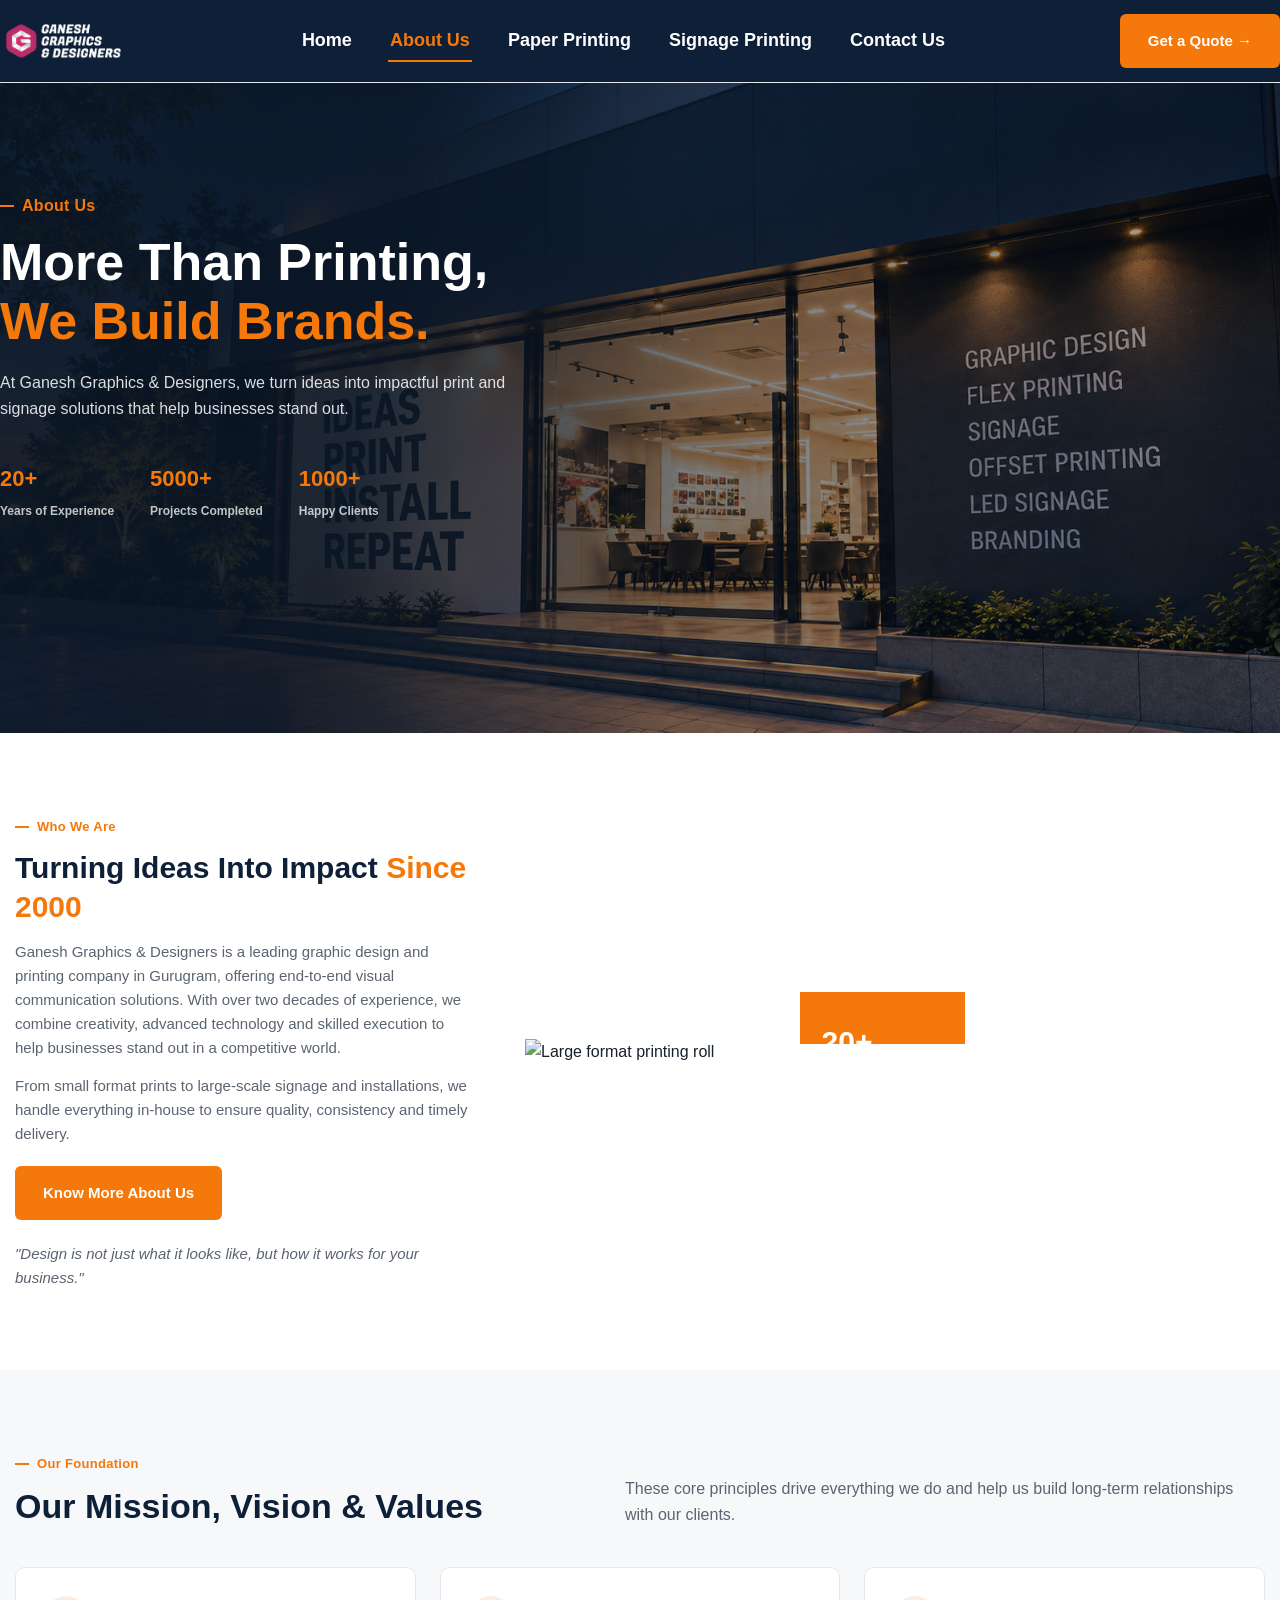
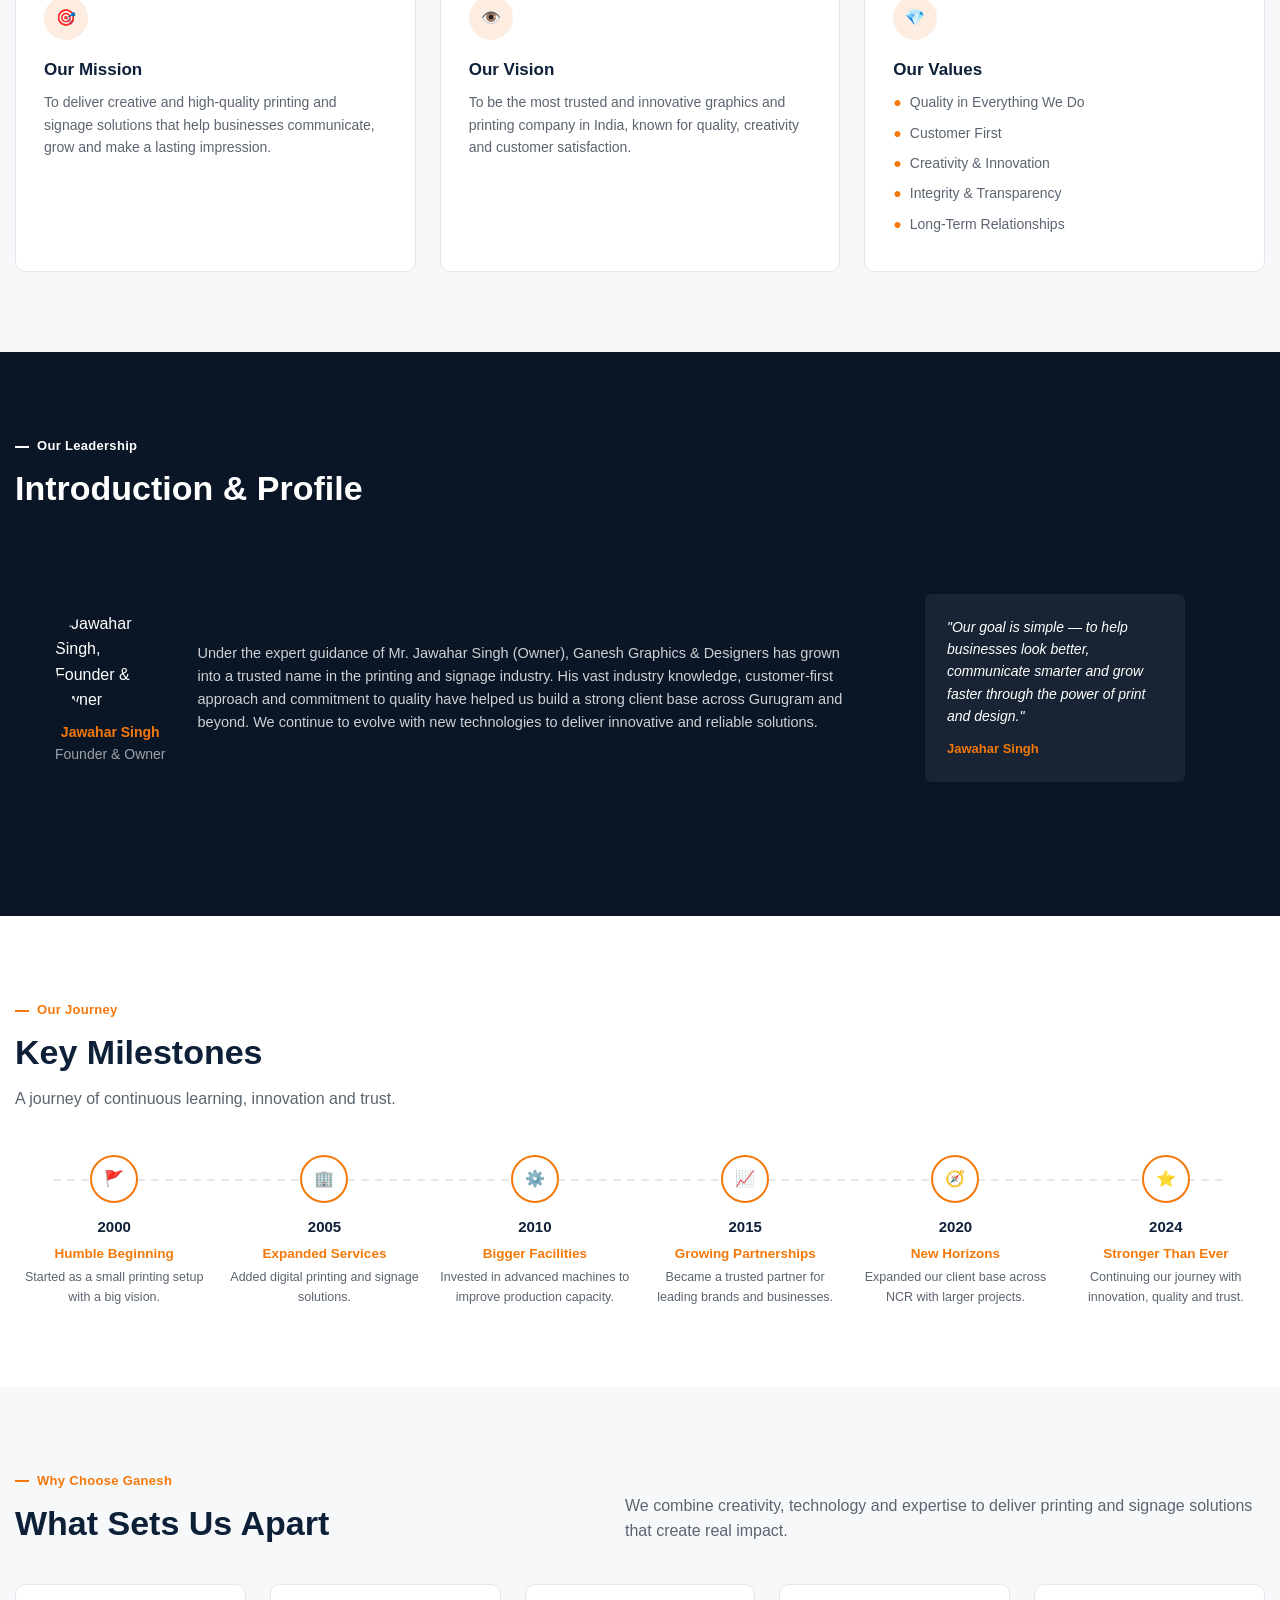
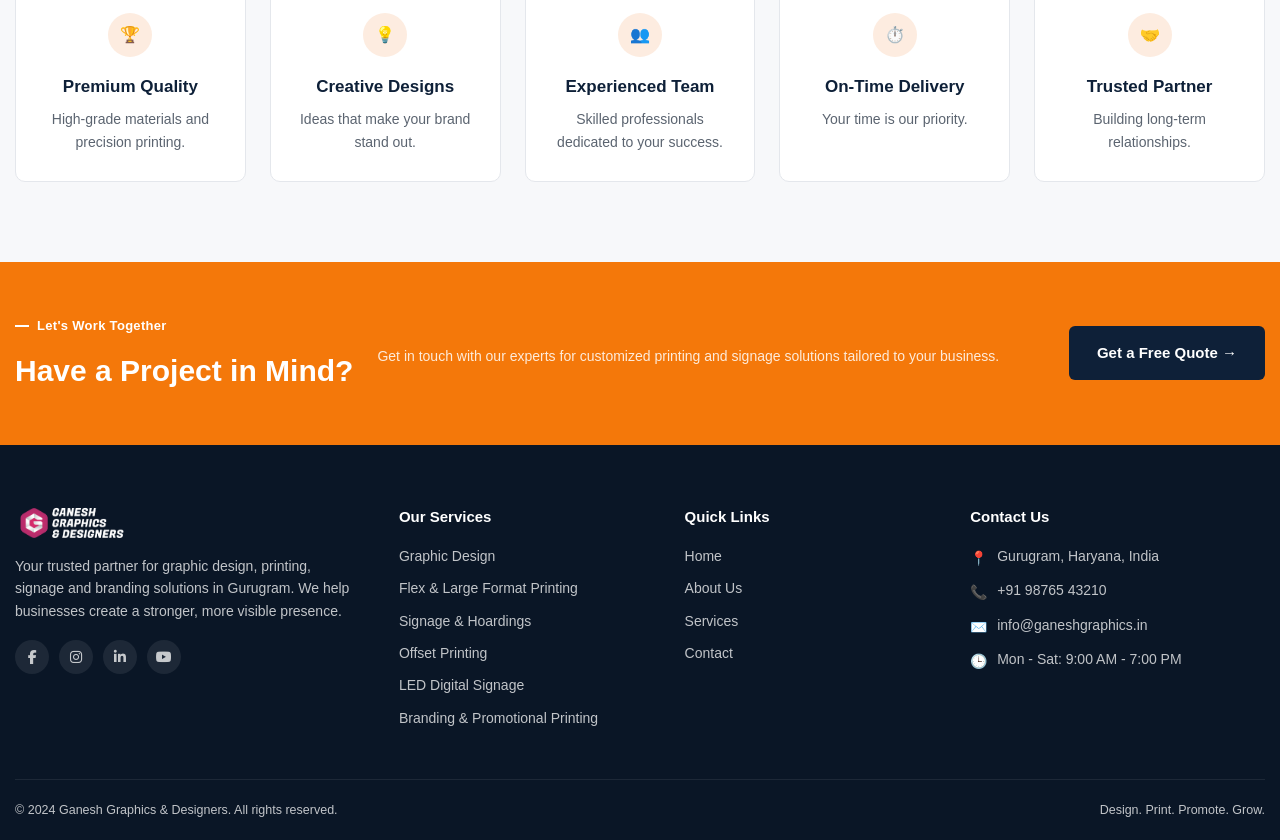
==== about.html @ 8727a056 "home page done" ====
<!DOCTYPE html>
<html lang="en">
<head>
<meta charset="UTF-8">
<meta name="viewport" content="width=device-width, initial-scale=1.0">
<title>About Us | Ganesh Graphics & Designers</title>
<meta name="description" content="More Than Printing, We Build Brands — learn about Ganesh Graphics & Designers, our mission, values and 20+ years of experience.">
<link rel="stylesheet" href="https://cdnjs.cloudflare.com/ajax/libs/font-awesome/6.5.2/css/all.min.css">
<link rel="stylesheet" href="assets/css/style.css">
</head>
<body>

<!-- ========== HEADER ========== -->
<header class="site-header">
  <div class="container navbar">
    <a href="index.html" class="navbar__brand">
      <img src="./assets/images/logo-white.png" alt="Ganesh Graphics & Designers logo">
    </a>
    <nav class="navbar__links">
      <a href="index.html">Home</a>
      <a href="about.html" class="active">About Us</a>
      <a href="paper-printing.html">Paper Printing</a>
      <a href="signage-printing.html">Signage Printing</a>
      <a href="contact.html">Contact Us</a>
    </nav>
    <div class="navbar__actions">
      <a href="contact.html" class="btn btn-primary">Get a Quote →</a>
      <button class="navbar__toggle" aria-label="Toggle navigation" aria-expanded="false">
        <span></span><span></span><span></span>
      </button>
    </div>
  </div>
</header>

<!-- ========== HERO ========== -->
<section class="hero hero--about">
  <div class="container hero__inner">
    <span class="hero__eyebrow">About Us</span>
    <h1 class="hero__title">More Than Printing,<br><span class="accent">We Build Brands.</span></h1>
    <p class="hero__text">At Ganesh Graphics &amp; Designers, we turn ideas into impactful print and signage solutions that help businesses stand out.</p>
    <div class="hero__stats">
      <div class="hero__stat"><strong>20+</strong><span>Years of Experience</span></div>
      <div class="hero__stat"><strong>5000+</strong><span>Projects Completed</span></div>
      <div class="hero__stat"><strong>1000+</strong><span>Happy Clients</span></div>
    </div>
  </div>
</section>

<!-- ========== WHO WE ARE ========== -->
<section class="section">
  <div class="container split">
    <div>
      <span class="eyebrow">Who We Are</span>
      <h2 class="split__title">Turning Ideas Into Impact <span class="accent">Since 2000</span></h2>
      <p class="split__text">Ganesh Graphics &amp; Designers is a leading graphic design and printing company in Gurugram, offering end-to-end visual communication solutions. With over two decades of experience, we combine creativity, advanced technology and skilled execution to help businesses stand out in a competitive world.</p>
      <p class="split__text">From small format prints to large-scale signage and installations, we handle everything in-house to ensure quality, consistency and timely delivery.</p>
      <a href="about.html" class="btn btn-primary btn--mt">Know More About Us</a>
      <p class="split__text split__quote">"Design is not just what it looks like, but how it works for your business."</p>
    </div>
    <div class="split__media split__media--relative">
      <img src="https://picsum.photos/seed/large-format-roll/700/560" alt="Large format printing roll">
      <div class="stat-badge stat-badge--floating">
        <strong>20+</strong>
        <span>Years of Excellence</span>
      </div>
    </div>
  </div>
</section>

<!-- ========== MISSION / VISION / VALUES ========== -->
<section class="section section--off-white">
  <div class="container">
    <div class="section-head">
      <div>
        <span class="eyebrow">Our Foundation</span>
        <h2 class="section-title">Our Mission, Vision &amp; Values</h2>
      </div>
      <p class="section-lead">These core principles drive everything we do and help us build long-term relationships with our clients.</p>
    </div>
    <div class="foundation-grid">
      <div class="foundation-card">
        <div class="icon-circle">🎯</div>
        <h3>Our Mission</h3>
        <p>To deliver creative and high-quality printing and signage solutions that help businesses communicate, grow and make a lasting impression.</p>
      </div>
      <div class="foundation-card">
        <div class="icon-circle">👁️</div>
        <h3>Our Vision</h3>
        <p>To be the most trusted and innovative graphics and printing company in India, known for quality, creativity and customer satisfaction.</p>
      </div>
      <div class="foundation-card">
        <div class="icon-circle">💎</div>
        <h3>Our Values</h3>
        <ul>
          <li><span class="dot">●</span> Quality in Everything We Do</li>
          <li><span class="dot">●</span> Customer First</li>
          <li><span class="dot">●</span> Creativity &amp; Innovation</li>
          <li><span class="dot">●</span> Integrity &amp; Transparency</li>
          <li><span class="dot">●</span> Long-Term Relationships</li>
        </ul>
      </div>
    </div>
  </div>
</section>

<!-- ========== LEADERSHIP ========== -->
<section class="section section--dark">
  <div class="container">
    <span class="eyebrow eyebrow--light">Our Leadership</span>
    <h2 class="section-title section-title--mb30">Introduction &amp; Profile</h2>
    <div class="leadership">
      <div class="leadership__photo">
        <img src="https://picsum.photos/seed/founder-portrait/200/200" alt="Jawahar Singh, Founder & Owner">
        <div class="leadership__name">Jawahar Singh<br><span class="leadership__role">Founder &amp; Owner</span></div>
      </div>
      <p class="leadership__text">Under the expert guidance of Mr. Jawahar Singh (Owner), Ganesh Graphics &amp; Designers has grown into a trusted name in the printing and signage industry. His vast industry knowledge, customer-first approach and commitment to quality have helped us build a strong client base across Gurugram and beyond. We continue to evolve with new technologies to deliver innovative and reliable solutions.</p>
      <blockquote class="leadership__quote">
        "Our goal is simple — to help businesses look better, communicate smarter and grow faster through the power of print and design."
        <cite>Jawahar Singh</cite>
      </blockquote>
    </div>
  </div>
</section>

<!-- ========== KEY MILESTONES ========== -->
<section class="section">
  <div class="container">
    <span class="eyebrow">Our Journey</span>
    <h2 class="section-title section-title--mb8">Key Milestones</h2>
    <p class="section-lead section-lead--mb44">A journey of continuous learning, innovation and trust.</p>
    <div class="timeline">
      <div class="timeline__item">
        <div class="timeline__icon">🚩</div>
        <div class="timeline__year">2000</div>
        <div class="timeline__title">Humble Beginning</div>
        <p class="timeline__text">Started as a small printing setup with a big vision.</p>
      </div>
      <div class="timeline__item">
        <div class="timeline__icon">🏢</div>
        <div class="timeline__year">2005</div>
        <div class="timeline__title">Expanded Services</div>
        <p class="timeline__text">Added digital printing and signage solutions.</p>
      </div>
      <div class="timeline__item">
        <div class="timeline__icon">⚙️</div>
        <div class="timeline__year">2010</div>
        <div class="timeline__title">Bigger Facilities</div>
        <p class="timeline__text">Invested in advanced machines to improve production capacity.</p>
      </div>
      <div class="timeline__item">
        <div class="timeline__icon">📈</div>
        <div class="timeline__year">2015</div>
        <div class="timeline__title">Growing Partnerships</div>
        <p class="timeline__text">Became a trusted partner for leading brands and businesses.</p>
      </div>
      <div class="timeline__item">
        <div class="timeline__icon">🧭</div>
        <div class="timeline__year">2020</div>
        <div class="timeline__title">New Horizons</div>
        <p class="timeline__text">Expanded our client base across NCR with larger projects.</p>
      </div>
      <div class="timeline__item">
        <div class="timeline__icon">⭐</div>
        <div class="timeline__year">2024</div>
        <div class="timeline__title">Stronger Than Ever</div>
        <p class="timeline__text">Continuing our journey with innovation, quality and trust.</p>
      </div>
    </div>
  </div>
</section>

<!-- ========== WHAT SETS US APART ========== -->
<section class="section section--off-white">
  <div class="container">
    <div class="section-head">
      <div>
        <span class="eyebrow">Why Choose Ganesh</span>
        <h2 class="section-title">What Sets Us Apart</h2>
      </div>
      <p class="section-lead">We combine creativity, technology and expertise to deliver printing and signage solutions that create real impact.</p>
    </div>
    <div class="grid grid--5">
      <div class="foundation-card foundation-card--center">
        <div class="icon-circle">🏆</div>
        <h3>Premium Quality</h3>
        <p>High-grade materials and precision printing.</p>
      </div>
      <div class="foundation-card foundation-card--center">
        <div class="icon-circle">💡</div>
        <h3>Creative Designs</h3>
        <p>Ideas that make your brand stand out.</p>
      </div>
      <div class="foundation-card foundation-card--center">
        <div class="icon-circle">👥</div>
        <h3>Experienced Team</h3>
        <p>Skilled professionals dedicated to your success.</p>
      </div>
      <div class="foundation-card foundation-card--center">
        <div class="icon-circle">⏱️</div>
        <h3>On-Time Delivery</h3>
        <p>Your time is our priority.</p>
      </div>
      <div class="foundation-card foundation-card--center">
        <div class="icon-circle">🤝</div>
        <h3>Trusted Partner</h3>
        <p>Building long-term relationships.</p>
      </div>
    </div>
  </div>
</section>

<!-- ========== CTA ========== -->
<section class="cta-banner">
  <div class="container cta-banner__inner">
    <div class="cta-banner__left">
      <div>
        <span class="eyebrow eyebrow--light">Let's Work Together</span>
        <h2 class="cta-banner__title">Have a Project in Mind?</h2>
      </div>
      <p class="cta-banner__text">Get in touch with our experts for customized printing and signage solutions tailored to your business.</p>
    </div>
    <a href="contact.html" class="btn btn-navy">Get a Free Quote →</a>
  </div>
</section>

<!-- ========== FOOTER ========== -->
<footer class="site-footer">
  <div class="container">
    <div class="footer-grid">
      <div>
        <div class="footer-brand">
          <a href="index.html" class="navbar__brand">
            <img src="./assets/images/logo-white.png" alt="Ganesh Graphics & Designers logo">
          </a>
        </div>
        <p>Your trusted partner for graphic design, printing, signage and branding solutions in Gurugram. We help businesses create a stronger, more visible presence.</p>
        <div class="footer-social">
          <a href="#" aria-label="Facebook">
            <i class="fab fa-facebook-f"></i>
          </a>

          <a href="#" aria-label="Instagram">
            <i class="fab fa-instagram"></i>
          </a>

          <a href="#" aria-label="LinkedIn">
            <i class="fab fa-linkedin-in"></i>
          </a>

          <a href="#" aria-label="YouTube">
            <i class="fab fa-youtube"></i>
          </a>
        </div>
      </div>
      <div class="footer-col">
        <h4>Our Services</h4>
        <ul>
          <li><a href="paper-printing.html">Graphic Design</a></li>
          <li><a href="signage-printing.html">Flex &amp; Large Format Printing</a></li>
          <li><a href="signage-printing.html">Signage &amp; Hoardings</a></li>
          <li><a href="paper-printing.html">Offset Printing</a></li>
          <li><a href="signage-printing.html">LED Digital Signage</a></li>
          <li><a href="paper-printing.html">Branding &amp; Promotional Printing</a></li>
        </ul>
      </div>
      <div class="footer-col">
        <h4>Quick Links</h4>
        <ul>
          <li><a href="index.html">Home</a></li>
          <li><a href="about.html">About Us</a></li>
          <li><a href="paper-printing.html">Services</a></li>
          <li><a href="contact.html">Contact</a></li>
        </ul>
      </div>
      <div class="footer-col">
        <h4>Contact Us</h4>
        <ul class="footer-contact">
          <li><span class="icon">📍</span><span>Gurugram, Haryana, India</span></li>
          <li><span class="icon">📞</span><span>+91 98765 43210</span></li>
          <li><span class="icon">✉️</span><span>info@ganeshgraphics.in</span></li>
          <li><span class="icon">🕒</span><span>Mon - Sat: 9:00 AM - 7:00 PM</span></li>
        </ul>
      </div>
    </div>
    <div class="footer-bottom">
      <span>© 2024 Ganesh Graphics &amp; Designers. All rights reserved.</span>
      <span>Design. Print. Promote. Grow.</span>
    </div>
  </div>
</footer>

<script src="assets/js/main.js"></script>
</body>
</html>
---- assets/css/style.css ----
:root {
  --navy: #0e2038;
  --navy-dark: #0a1626;
  --navy-light: #16304f;
  --orange: #f4780a;
  --orange-dark: #d9660a;
  --white: #ffffff;
  --off-white: #f7f8fa;
  --light-bg: #eef1f5;
  --text-dark: #17202b;
  --text-muted: #5b6470;
  --border-light: #e4e7ec;

  --breakpoint-xs: 0;
  --breakpoint-sm: 576px;
  --breakpoint-md: 768px;
  --breakpoint-lg: 992px;
  --breakpoint-xl: 1200px;

  --font-family-sans-serif: -apple-system, BlinkMacSystemFont, "Segoe UI", Roboto,
    "Helvetica Neue", Arial, "Noto Sans", sans-serif;

  --container-max: 1410px;
  --radius-sm: 6px;
  --radius-md: 10px;
  --shadow-card: 0 10px 30px rgba(14, 32, 56, 0.08);
}

/* ---------- Reset ---------- */
*, *::before, *::after { 
  box-sizing: border-box; 
}

html { 
  scroll-behavior: smooth; 
}

body {
  margin: 0;
  font-family: var(--font-family-sans-serif);
  color: var(--text-dark);
  background: var(--white);
  line-height: 1.6;
  -webkit-font-smoothing: antialiased;
}

img { 
  max-width: 100%; 
  display: block; 
}

a { 
  text-decoration: none; 
  color: inherit;
 }

ul { 
  list-style: none; 
  margin: 0; 
  padding: 0; 
}

h1, h2, h3, h4, p { 
  margin: 0; 
}

button { 
  font-family: inherit; 
  cursor: pointer; 
}

.container {
  width: 100%;
  max-width: var(--container-max);
  margin: 0 auto;
  padding: 0 15px;
}

.section { 
  padding: 80px 0; 
}

.section--tight { 
  padding: 60px 0; 
}

.section--off-white { 
  background: var(--off-white); 
}

.section--dark { 
  background: var(--navy-dark); 
  color: #fff;
 }

.section--dark .section-title { 
  color: #fff;
 }
 
.section--dark .section-lead { 
  color: rgba(255,255,255,0.7); 
}

.section--cream { 
  background: #f4efe6; 
}

.eyebrow {
  display: inline-block;
  color: var(--orange);
  font-weight: 700;
  font-size: 13px;
  letter-spacing: 0.3px;
  margin-bottom: 10px;
  position: relative;
  padding-left: 22px;
}
.eyebrow::before {
  content: "";
  position: absolute;
  left: 0;
  top: 50%;
  transform: translateY(-50%);
  width: 14px;
  height: 2px;
  background: var(--orange);
}
.eyebrow--light { 
  color: #fff; 
}

.eyebrow--light::before { 
  background: #fff; 
}

.section-title {
  font-size: clamp(26px, 3vw, 34px);
  font-weight: 800;
  color: var(--navy);
  line-height: 1.25;
}
.section-title .accent, .accent { 
  color: var(--orange); 
}

.section-lead {
  color: var(--text-muted);
  font-size: 16px;
  max-width: 640px;
  margin-top: 12px;
}

.section-head {
  display: flex;
  align-items: flex-end;
  justify-content: space-between;
  gap: 24px;
  margin-bottom: 40px;
  flex-wrap: wrap;
}

/* ---------- Buttons ---------- */
.btn {
  display: inline-flex;
  align-items: center;
  gap: 8px;
  padding: 13px 26px;
  border-radius: 6px;
  font-weight: 600;
  font-size: 15px;
  border: 2px solid transparent;
  transition: transform 0.15s ease, background 0.2s ease, color 0.2s ease, border-color 0.2s ease;
  white-space: nowrap;
}
.btn:hover { 
  transform: translateY(-2px); 
}

.btn-primary { 
  background: var(--orange); 
  color: var(--white); 
}

.btn-primary:hover { 
  background: var(--orange-dark); 
}

.btn-outline-light { 
  background: transparent; 
  color: var(--white); 
  border-color: rgba(255,255,255,0.6); 
}

.btn-outline-light:hover { 
  background: rgba(255,255,255,0.12);
 }

.btn-navy { 
  background: var(--navy);
  color: var(--white); 
}

.btn-navy:hover { 
  background: var(--navy-light); 
}

.btn-outline-orange { 
  background: transparent; 
  color: var(--orange); 
  border-color: var(--orange); 
}

.btn-outline-orange:hover { 
  background: var(--orange); 
  color: var(--white); 
}

.link-arrow { 
  color: var(--orange); 
  font-weight: 600; 
  font-size: 14px; 
  display: inline-flex; 
  align-items: center; 
  gap: 6px; 
}

/* =========================================================
   NAVBAR
   ========================================================= */
.site-header {
  position: sticky;
  top: 0;
  z-index: 100;
  background: #0e2038;
  border-bottom: 1px solid var(--border-light);
}
.navbar {
  display: flex;
  align-items: center;
  justify-content: space-between;
  padding: 14px 0;
}
.navbar__brand {
  display: flex;
  align-items: center;
  gap: 10px;
  font-weight: 800;
  font-size: 20px;
  color: var(--navy);
}
.navbar__brand img { 
  height: 40px; 
  width: auto; 
}

.navbar__brand-text { 
  display: flex; 
  flex-direction: column; 
  line-height: 1.1; 
}

.navbar__brand-text span { 
  font-size: 10px; 
  font-weight: 600; 
  letter-spacing: 2px; 
  color: var(--text-muted); 
}

.navbar__links {
  display: flex;
  align-items: center;
  gap: 34px;
}
.navbar__links a {
  font-weight: 600;
  font-size: 18px;
  color: var(--white);
  padding: 6px 2px;
  border-bottom: 2px solid transparent;
  transition: color 0.2s ease, border-color 0.2s ease;
}
.navbar__links a:hover,
.navbar__links a.active {
  color: var(--orange);
  border-color: var(--orange);
}

.navbar__actions { 
  display: flex; 
  align-items: center; 
  gap: 18px; 
}

.navbar__toggle {
  display: none;
  flex-direction: column;
  gap: 5px;
  background: none;
  border: none;
  padding: 6px;
}
.navbar__toggle span {
  width: 24px;
  height: 2px;
  background: var(--navy);
  border-radius: 2px;
}

@media (max-width: 991px) {
  .navbar__links {
    position: absolute;
    top: 100%;
    left: 0;
    right: 0;
    background: var(--white);
    flex-direction: column;
    align-items: flex-start;
    gap: 0;
    padding: 10px 24px 20px;
    border-bottom: 1px solid var(--border-light);
    box-shadow: 0 12px 20px rgba(0,0,0,0.06);
    display: none;
  }
  .navbar__links.is-open { 
    display: flex; 
  }
  .navbar__links a { 
    width: 100%; 
    padding: 12px 0; 
    border-bottom: 1px solid var(--border-light); 
  }
  .navbar__toggle { 
    display: flex; 
  }
  .navbar__actions .btn-primary { 
    padding: 10px 16px; 
    font-size: 14px; 
  }
}

/* =========================================================
   HERO (shared dark hero pattern, page-specific modifiers)
   ========================================================= */
.hero {
  position: relative;
  color: var(--white);
  height: 650px;
  background-size: cover;
  background-position: center;
  overflow: hidden;
}
.hero::after {
  content: "";
  position: absolute;
  inset: 0;
  background: linear-gradient(100deg, rgba(10,22,38,0.92) 30%, rgba(10,22,38,0.55) 55%, rgba(10,22,38,0.35) 100%);
  z-index: 0;
}
.hero__inner {
  position: relative;
  z-index: 1;
  padding: 110px 0 70px;
}
.hero--home { background-image: url('../images/home-hero.png'); }
.hero--about { background-image: url('../images/about-hero.png'); }
.hero--paper { background-image: url('https://picsum.photos/seed/paper-hero/1600/900'); }
.hero--signage { background-image: url('https://picsum.photos/seed/signage-hero/1600/900'); }
.hero--contact { background-image: url('https://picsum.photos/seed/contact-office/1600/900'); }
.hero--card { background-image: url('https://picsum.photos/seed/card-hero/1600/900'); }

.hero--card.hero--light::after { 
  background: linear-gradient(100deg, rgba(244,239,230,0.92) 40%, rgba(244,239,230,0.55) 70%, rgba(244,239,230,0.2) 100%); 
}

.hero--card.hero--light { 
  color: var(--text-dark); 
}

.hero--card.hero--light .hero__text { 
  color: var(--text-muted); 
}

.hero__eyebrow {
  color: var(--orange);
  font-weight: 700;
  font-size: 16px;
  letter-spacing: 0.3px;
  padding-left: 22px;
  position: relative;
  margin-bottom: 14px;
  display: inline-block;
}
.hero__eyebrow::before {
  content: "";
  position: absolute;
  left: 0;
  top: 50%;
  transform: translateY(-50%);
  width: 14px;
  height: 2px;
  background: var(--orange);
}
.hero__title {
  font-size: clamp(32px, 5vw, 52px);
  font-weight: 800;
  line-height: 1.15;
  max-width: 650px;
}
.hero__title .accent { color: var(--orange); }
.hero__text {
  margin-top: 18px;
  max-width: 520px;
  color: rgba(255,255,255,0.85);
  font-size: 16px;
}
.hero__actions { 
  display: flex; 
  gap: 16px; 
  margin-top: 28px; 
  flex-wrap: wrap; 
}

.hero__highlights {
  display: flex;
  gap: 28px;
  margin-top: 30px;
  flex-wrap: wrap;
}
.hero__highlight {
  display: flex;
  align-items: center;
  gap: 10px;
  font-size: 13px;
  font-weight: 600;
  color: rgba(255,255,255,0.9);
}
.hero__highlight .icon-circle {
  width: 34px; height: 34px;
  border-radius: 50%;
  background: rgba(244,120,10,0.18);
  display: flex; align-items: center; justify-content: center;
  color: var(--orange);
  flex-shrink: 0;
}

.hero__stats {
  display: flex;
  gap: 36px;
  margin-top: 40px;
  flex-wrap: wrap;
}
.hero__stat strong { 
  display: block; 
  font-size: 22px; 
  color: var(--orange); 
}

.hero__stat span { 
  font-size: 12px; 
  color: rgba(255,255,255,0.75); 
  font-weight: 600; 
}

/* =========================================================
   CARDS (services / process / general)
   ========================================================= */
.grid {
  display: grid;
  gap: 24px;
}
.grid--3 { grid-template-columns: repeat(3, 1fr); }
.grid--2 { grid-template-columns: repeat(2, 1fr); }
.grid--4 { grid-template-columns: repeat(4, 1fr); }
.grid--5 { grid-template-columns: repeat(5, 1fr); }
.grid--6 { grid-template-columns: repeat(6, 1fr); }

.card {
  background: var(--white);
  border: 1px solid var(--border-light);
  border-radius: var(--radius-md);
  overflow: hidden;
  transition: box-shadow 0.2s ease, transform 0.2s ease;
}
.card:hover { 
  box-shadow: var(--shadow-card); 
  transform: translateY(-3px); 
}

.card__media { 
  aspect-ratio: 4/3; 
  overflow: hidden; 
}
.card__media img { 
  width: 100%; 
  height: 100%; 
  object-fit: cover; 
}

.card__body { 
  padding: 18px 20px 22px;
 }
.card__icon {
  width: 38px; height: 38px;
  display: flex; align-items: center; justify-content: center;
  color: var(--orange);
  margin-bottom: 10px;
}
.card__title { font-weight: 700; font-size: 17px; color: var(--navy); margin-bottom: 6px; }
.card__text { font-size: 14px; color: var(--text-muted); }
.card__link {
  display: inline-flex; align-items: center; justify-content: center;
  width: 40px; height: 40px;
  border-radius: 50%;
  background: var(--orange);
  color: var(--white);
  margin-top: 12px;
  font-size: 15px;
}

/* =========================================================
   PROCESS STEPS
   ========================================================= */
.process {
  display: flex;
  justify-content: space-between;
  gap: 20px;
  flex-wrap: wrap;
  position: relative;
}
.process::before {
  content: "";
  position: absolute;
  top: 26px;
  left: 5%;
  right: 5%;
  height: 2px;
  background: repeating-linear-gradient(90deg, var(--border-light) 0 8px, transparent 8px 14px);
  z-index: 0;
}
.process__step {
  position: relative;
  z-index: 1;
  flex: 1 1 200px;
  text-align: left;
}
.process__num {
  width: 52px; height: 52px;
  border-radius: 50%;
  background: var(--orange);
  color: var(--white);
  font-weight: 800;
  display: flex; align-items: center; justify-content: center;
  margin-bottom: 14px;
}
.process__title { font-weight: 700; color: var(--navy); margin-bottom: 4px; }
.process__text { font-size: 14px; color: var(--text-muted); }

/* =========================================================
   PORTFOLIO / FILTERS
   ========================================================= */
.filters { display: flex; gap: 10px; flex-wrap: wrap; margin-bottom: 30px; }
.filter-btn {
  padding: 8px 18px;
  border-radius: 30px;
  border: 1px solid var(--border-light);
  background: var(--white);
  font-weight: 600;
  font-size: 13px;
  color: var(--text-muted);
}
.filter-btn.active { background: var(--orange); color: var(--white); border-color: var(--orange); }

.portfolio-grid { display: grid; grid-template-columns: repeat(5, 1fr); gap: 18px; }
.portfolio-item { position: relative; border-radius: var(--radius-sm); overflow: hidden; aspect-ratio: 3/4; }
.portfolio-item img { width: 100%; height: 100%; object-fit: cover; }

/* =========================================================
   SPLIT / TWO-COLUMN
   ========================================================= */
.split {
  display: grid;
  grid-template-columns: 1fr 1fr 0.5fr;
  gap: 50px;
  align-items: center;
}
.split--reverse .split__media { order: 2; }
/* .split__media img { border-radius: var(--radius-md); } */
.split__eyebrow { margin-bottom: 10px; }
.split__title { font-size: clamp(24px, 3vw, 30px); font-weight: 800; color: var(--navy); line-height: 1.3; }
.split__text { color: var(--text-muted); margin-top: 14px; font-size: 15px; }

.numbered-list { margin-top: 24px; display: flex; flex-direction: column; gap: 18px; }
.numbered-list__item { display: flex; gap: 16px; }
.numbered-list__num {
  width: 34px; height: 34px;
  border-radius: 50%;
  background: var(--orange);
  color: var(--white);
  font-weight: 700;
  font-size: 13px;
  display: flex; align-items: center; justify-content: center;
  flex-shrink: 0;
}
.numbered-list__item strong { display: block; color: var(--navy); font-size: 15px; }
.numbered-list__item p { font-size: 13.5px; color: var(--text-muted); margin-top: 2px; }

.stat-badge {
  background: var(--orange);
  color: var(--white);
  /* border-radius: var(--radius-md); */
  padding: 26px 22px;
  text-align: left;
  height: 100%;
}
.stat-badge--inline { margin-top: 26px; display: inline-block; }
.stat-badge strong { font-size: 30px; display: block; }
.stat-badge span { font-size: 13px; font-weight: 600; opacity: 0.9; }
.split__media--relative { position: relative; }
.stat-badge--floating { position: absolute; bottom: 20px; right: 20px; }
.foundation-card--center { text-align: center; }
.foundation-card--center .icon-circle { margin: 0 auto 14px; }
.foundation-card--center h3 { font-size: 15px; }
.foundation-card--center p { font-size: 13px; }
.leadership__role { color: rgba(255,255,255,0.6); font-weight: 500; }
.btn--mt { margin-top: 20px; }
.split__quote { margin-top: 22px; font-style: italic; }
.section-title--mb30 { margin-bottom: 30px; }
.section-title--mb8 { margin-bottom: 8px; }
.section-lead--mb44 { margin-bottom: 44px; }
.section-title--mb40 { margin-bottom: 40px; }
.grid--mt36 { margin-top: 36px; }
.card__title--sm { font-size: 15px; }
.hero__stats--onlight { margin-top: 26px; }
.hero__stat--onlight strong { color: var(--orange); }
.hero__stat--onlight span { color: var(--text-muted); }
.check-list--mt26 { margin-top: 26px; }
.section-title--form { font-size: 24px; }
.section-lead--mb22 { margin-bottom: 22px; }
.form-field--mb16 { margin-bottom: 16px; }
.location-grid { display: grid; grid-template-columns: 0.85fr 1.15fr; gap: 40px; align-items: center; }
@media (max-width: 991px) { .location-grid { grid-template-columns: 1fr; } }

/* =========================================================
   CTA BANNER
   ========================================================= */
.cta-banner {
  background: var(--orange);
  color: var(--white);
  padding: 50px 0;
}
.cta-banner__inner {
  display: flex;
  align-items: center;
  justify-content: space-between;
  gap: 24px;
  flex-wrap: wrap;
}
.cta-banner__title { font-size: clamp(22px, 3vw, 30px); font-weight: 800; }
.cta-banner__text { color: rgba(255,255,255,0.85); font-size: 14px; margin-top: 6px; }
.cta-banner__left { display: flex; align-items: center; gap: 24px; flex-wrap: wrap; }

/* =========================================================
   FOOTER
   ========================================================= */
.site-footer {
  background: var(--navy-dark);
  color: rgba(255,255,255,0.75);
  padding: 60px 0 0;
  font-size: 14px;
}
.footer-grid {
  display: grid;
  grid-template-columns: 1.4fr 1fr 1fr 1.2fr;
  gap: 40px;
  padding-bottom: 40px;
  border-bottom: 1px solid rgba(255,255,255,0.08);
}
.footer-brand { display: flex; align-items: center; gap: 10px; margin-bottom: 14px; }
.footer-brand img { height: 36px; }
.footer-brand span { font-weight: 800; font-size: 18px; color: var(--white); }
.footer-col h4 { color: var(--white); font-size: 15px; font-weight: 700; margin-bottom: 16px; }
.footer-col ul li { margin-bottom: 10px; }
.footer-col ul li a:hover { color: var(--orange); }
.footer-contact li { display: flex; gap: 10px; margin-bottom: 14px; align-items: flex-start; }
.footer-contact li .icon { color: var(--orange); margin-top: 2px; flex-shrink: 0; }

.footer-social { display: flex; gap: 10px; margin-top: 18px; }
.footer-social a {
  width: 34px; height: 34px;
  border-radius: 50%;
  background: rgba(255,255,255,0.08);
  display: flex; align-items: center; justify-content: center;
}
.footer-social a:hover { background: var(--orange); }

.footer-bottom {
  display: flex;
  justify-content: space-between;
  padding: 20px 0;
  font-size: 12.5px;
  flex-wrap: wrap;
  gap: 10px;
}

/* =========================================================
   SIDEBAR SERVICE LIST (Paper / Signage pages)
   ========================================================= */
.service-layout {
  display: grid;
  grid-template-columns: 280px 1fr;
  gap: 40px;
  align-items: flex-start;
}
.service-sidebar {
  background: var(--white);
  border: 1px solid var(--border-light);
  border-radius: var(--radius-md);
  overflow: hidden;
  position: sticky;
  top: 100px;
}
.service-sidebar li a {
  display: flex;
  align-items: center;
  justify-content: space-between;
  padding: 14px 18px;
  font-weight: 600;
  font-size: 14px;
  border-bottom: 1px solid var(--border-light);
  color: var(--text-dark);
}
.service-sidebar li:last-child a { border-bottom: none; }
.service-sidebar li a:hover,
.service-sidebar li a.active {
  background: var(--orange);
  color: var(--white);
}
.service-sidebar__download {
  display: flex;
  align-items: center;
  gap: 10px;
  margin: 16px;
  padding: 12px 16px;
  background: var(--navy);
  color: var(--white);
  border-radius: var(--radius-sm);
  font-weight: 600;
  font-size: 13px;
}

/* =========================================================
   CONTACT PAGE
   ========================================================= */
.hero__trust { display: flex; gap: 14px; margin-top: 30px; flex-wrap: wrap; }
.trust-pill {
  background: rgba(255,255,255,0.08);
  border: 1px solid rgba(255,255,255,0.15);
  border-radius: var(--radius-sm);
  padding: 14px 18px;
  display: flex;
  flex-direction: column;
  align-items: center;
  text-align: center;
  gap: 8px;
  font-size: 13px;
  font-weight: 600;
  flex: 1 1 130px;
}
.trust-pill .icon-circle {
  width: 34px; height: 34px;
  border-radius: 50%;
  background: rgba(244,120,10,0.2);
  display: flex; align-items: center; justify-content: center;
  color: var(--orange);
}

.contact-grid {
  display: grid;
  grid-template-columns: 0.85fr 1.15fr;
  gap: 40px;
}
.contact-info-list { display: flex; flex-direction: column; gap: 22px; margin-top: 26px; }
.contact-info-item { display: flex; gap: 16px; align-items: flex-start; }
.contact-info-item .icon-circle {
  width: 46px; height: 46px;
  border-radius: 50%;
  background: #fdece0;
  color: var(--orange);
  display: flex; align-items: center; justify-content: center;
  flex-shrink: 0;
}
.contact-info-item strong { display: block; color: var(--navy); font-size: 15px; margin-bottom: 4px; }
.contact-info-item p { font-size: 14px; color: var(--text-muted); margin: 0; }

.quote-form-wrap {
  background: var(--off-white);
  border: 1px solid var(--border-light);
  border-radius: var(--radius-md);
  padding: 32px;
}
.form-row { display: grid; grid-template-columns: 1fr 1fr; gap: 16px; margin-bottom: 16px; }
.form-field { display: flex; flex-direction: column; gap: 6px; }
.form-field label { font-size: 13px; font-weight: 600; color: var(--navy); }
.form-field input,
.form-field select,
.form-field textarea {
  padding: 12px 14px;
  border-radius: var(--radius-sm);
  border: 1px solid var(--border-light);
  font-family: inherit;
  font-size: 14px;
  background: var(--white);
}
.form-field input:focus,
.form-field select:focus,
.form-field textarea:focus {
  outline: none;
  border-color: var(--orange);
}
.form-field--full { grid-column: 1 / -1; }
.form-file {
  border: 1px dashed var(--border-light);
  border-radius: var(--radius-sm);
  padding: 14px;
  display: flex;
  align-items: center;
  gap: 10px;
  font-size: 13px;
  color: var(--text-muted);
  margin-bottom: 18px;
}
.form-note { display: flex; align-items: center; gap: 8px; font-size: 12.5px; color: var(--text-muted); margin-top: 14px; }

.map-wrap { border-radius: var(--radius-md); overflow: hidden; border: 1px solid var(--border-light); }
.map-wrap iframe { width: 100%; height: 100%; min-height: 340px; border: 0; display: block; }

.trust-grid { display: grid; grid-template-columns: repeat(4, 1fr); gap: 24px; text-align: center; }
.trust-grid .icon-circle {
  width: 52px; height: 52px;
  border-radius: 50%;
  background: #fdece0;
  color: var(--orange);
  display: flex; align-items: center; justify-content: center;
  margin: 0 auto 14px;
}
.trust-grid strong { display: block; color: var(--navy); font-size: 15px; margin-bottom: 4px; }
.trust-grid p { font-size: 13.5px; color: var(--text-muted); margin: 0; }

/* =========================================================
   TIMELINE (About page milestones)
   ========================================================= */
.timeline {
  display: flex;
  justify-content: space-between;
  gap: 12px;
  position: relative;
  flex-wrap: wrap;
}
.timeline::before {
  content: "";
  position: absolute;
  top: 24px;
  left: 3%;
  right: 3%;
  height: 2px;
  background: repeating-linear-gradient(90deg, var(--border-light) 0 8px, transparent 8px 14px);
  z-index: 0;
}
.timeline__item { flex: 1 1 140px; text-align: center; position: relative; z-index: 1; }
.timeline__icon {
  width: 48px; height: 48px;
  border-radius: 50%;
  background: var(--white);
  border: 2px solid var(--orange);
  color: var(--orange);
  display: flex; align-items: center; justify-content: center;
  margin: 0 auto 12px;
}
.timeline__year { font-weight: 800; color: var(--navy); font-size: 15px; }
.timeline__title { font-weight: 700; font-size: 13.5px; color: var(--orange); margin: 4px 0 2px; }
.timeline__text { font-size: 12.5px; color: var(--text-muted); }

/* =========================================================
   MISSION / VISION / VALUES CARDS
   ========================================================= */
.foundation-grid { display: grid; grid-template-columns: repeat(3, 1fr); gap: 24px; }
.foundation-card {
  background: var(--white);
  border: 1px solid var(--border-light);
  border-radius: var(--radius-md);
  padding: 28px;
}
.foundation-card .icon-circle {
  width: 44px; height: 44px;
  border-radius: 50%;
  background: #fdece0;
  color: var(--orange);
  display: flex; align-items: center; justify-content: center;
  margin-bottom: 16px;
}
.foundation-card h3 { color: var(--navy); font-size: 17px; margin-bottom: 8px; }
.foundation-card p { font-size: 14px; color: var(--text-muted); }
.foundation-card ul { margin-top: 4px; }
.foundation-card ul li {
  font-size: 14px;
  color: var(--text-muted);
  display: flex;
  align-items: center;
  gap: 8px;
  margin-bottom: 8px;
}
.foundation-card ul li .dot { color: var(--orange); }

/* =========================================================
   LEADERSHIP (dark block)
   ========================================================= */
.leadership {
  background: var(--navy-dark);
  color: var(--white);
  border-radius: var(--radius-md);
  padding: 40px;
  display: grid;
  grid-template-columns: auto 1fr auto;
  gap: 32px;
  align-items: center;
}
.leadership__photo img { width: 100px; height: 100px; border-radius: 50%; object-fit: cover; }
.leadership__name { font-weight: 700; color: var(--orange); margin-top: 10px; text-align: center; font-size: 14px; }
.leadership__text { color: rgba(255,255,255,0.8); font-size: 14.5px; }
.leadership__quote {
  background: rgba(255,255,255,0.06);
  border-radius: var(--radius-sm);
  padding: 22px;
  font-style: italic;
  max-width: 260px;
  font-size: 14px;
}
.leadership__quote cite { display: block; margin-top: 12px; font-style: normal; font-weight: 700; color: var(--orange); font-size: 13px; }

/* =========================================================
   BUSINESS CARD PAGE — PILL FEATURE BAR & STYLE GRID
   ========================================================= */
.feature-bar {
  background: var(--off-white);
  border-top: 1px solid var(--border-light);
  border-bottom: 1px solid var(--border-light);
  padding: 30px 0;
}
.feature-bar .container,
.feature-bar__inner-grid {
  display: flex;
  justify-content: space-between;
}
.feature-bar__item {
  display: flex;
  align-items: center;
  gap: 12px;
  flex: 1;
  padding: 0 20px;
  border-right: 1px solid var(--border-light);
}
.feature-bar__item:last-child { border-right: none; }
.feature-bar__item .icon-circle { color: var(--orange); flex-shrink: 0; }
.feature-bar__item strong { display: block; color: var(--navy); font-size: 14.5px; }
.feature-bar__item span { font-size: 12.5px; color: var(--text-muted); }

.check-list { display: flex; flex-direction: column; gap: 12px; }
.check-list li { display: flex; align-items: center; gap: 10px; font-size: 14.5px; color: var(--text-dark); }
.check-list li .check { color: var(--orange); flex-shrink: 0; }

.style-grid { display: grid; 
  grid-template-columns: repeat(5, 1fr); 
  gap: 18px; 
}

.style-item { 
  text-align: center; 
}

.style-item__media { 
  aspect-ratio: 3/4; 
  border-radius: var(--radius-sm); 
  overflow: hidden; 
  margin-bottom: 10px; 
}

.style-item__media img { 
  width: 100%; 
  height: 100%; 
  object-fit: cover; 
}

.style-item strong { 
  display: block; 
  font-size: 13.5px; 
  color: var(--navy); 
}

.style-item span { 
  font-size: 12px; 
  color: var(--text-muted); 
}

/* =========================================================
   RESPONSIVE — Bootstrap-aligned breakpoints
   ========================================================= */
@media (max-width: 1199px) {
  .portfolio-grid { grid-template-columns: repeat(4, 1fr); }
  .style-grid { grid-template-columns: repeat(4, 1fr); }
}

@media (max-width: 991px) {
  .grid--3, .grid--4 { grid-template-columns: repeat(2, 1fr); }
  .grid--5, .grid--6 { grid-template-columns: repeat(3, 1fr); }
  .split { grid-template-columns: 1fr; gap: 32px; }
  .split--reverse .split__media { order: 0; }
  .service-layout { grid-template-columns: 1fr; }
  .service-sidebar { position: static; }
  .contact-grid { grid-template-columns: 1fr; }
  .footer-grid { grid-template-columns: 1fr 1fr; }
  .leadership { grid-template-columns: 1fr; text-align: center; justify-items: center; }
  .foundation-grid { grid-template-columns: 1fr; }
  .portfolio-grid { grid-template-columns: repeat(3, 1fr); }
  .style-grid { grid-template-columns: repeat(3, 1fr); }
  .trust-grid { grid-template-columns: repeat(2, 1fr); }
  .feature-bar { flex-wrap: wrap; gap: 20px; }
  .feature-bar__item { border-right: none; flex: 1 1 45%; }
}

@media (max-width: 767px) {
  .section { padding: 56px 0; }
  .grid--3, .grid--4, .grid--5, .grid--6 { grid-template-columns: repeat(2, 1fr); }
  .hero__stats { gap: 22px; }
  .hero__inner { padding: 90px 0 50px; }
  .cta-banner__inner { flex-direction: column; align-items: flex-start; }
  .footer-grid { grid-template-columns: 1fr; }
  .form-row { grid-template-columns: 1fr; }
  .portfolio-grid { grid-template-columns: repeat(2, 1fr); }
  .style-grid { grid-template-columns: repeat(2, 1fr); }
  .trust-grid { grid-template-columns: 1fr 1fr; }
  .process { flex-direction: column; }
  .process::before { display: none; }
  .timeline { flex-direction: column; align-items: flex-start; gap: 24px; }
  .timeline::before { display: none; }
  .timeline__item { text-align: left; display: flex; gap: 14px; align-items: center; }
  .timeline__icon { margin: 0; }
}

@media (max-width: 575px) {
  .grid--3, .grid--4, .grid--5, .grid--6 { grid-template-columns: 1fr; }
  .portfolio-grid, .style-grid { grid-template-columns: repeat(2, 1fr); }
  .hero__actions { flex-direction: column; align-items: flex-start; }
  .footer-bottom { flex-direction: column; text-align: center; }
}
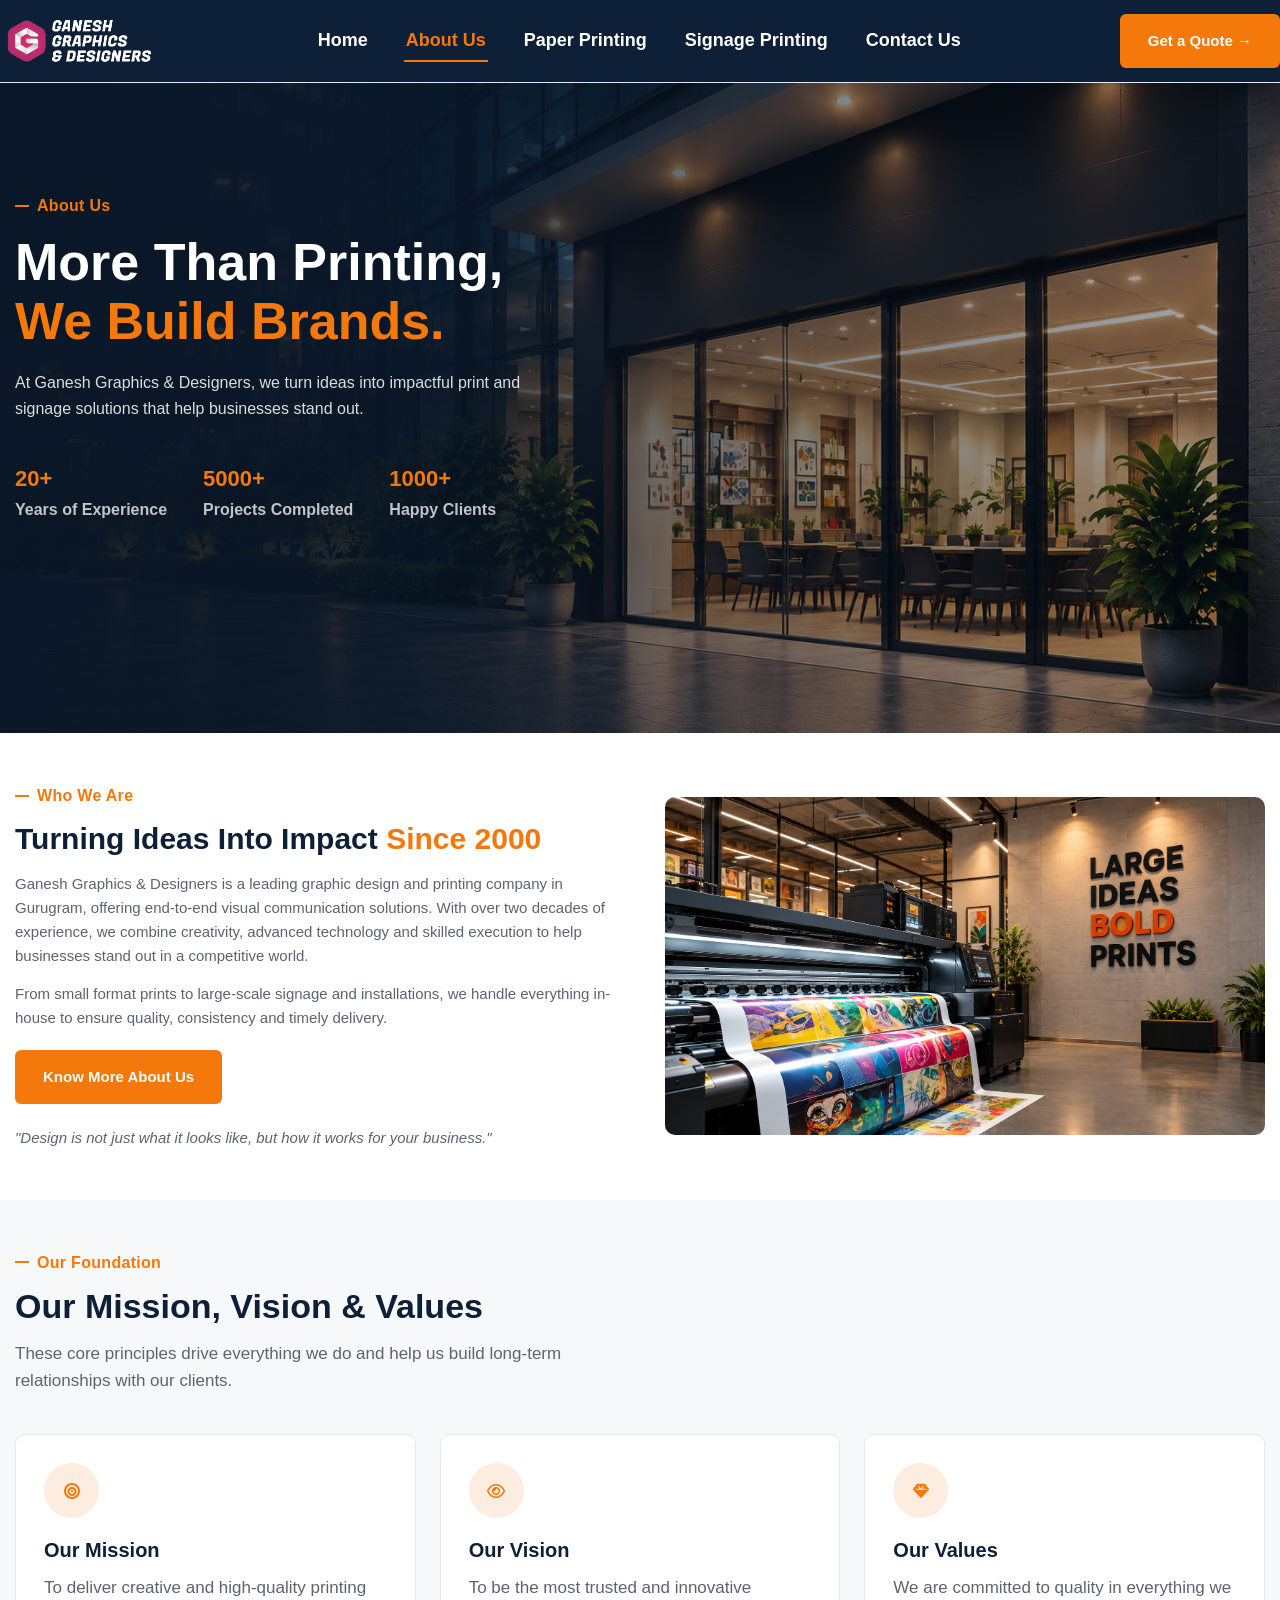
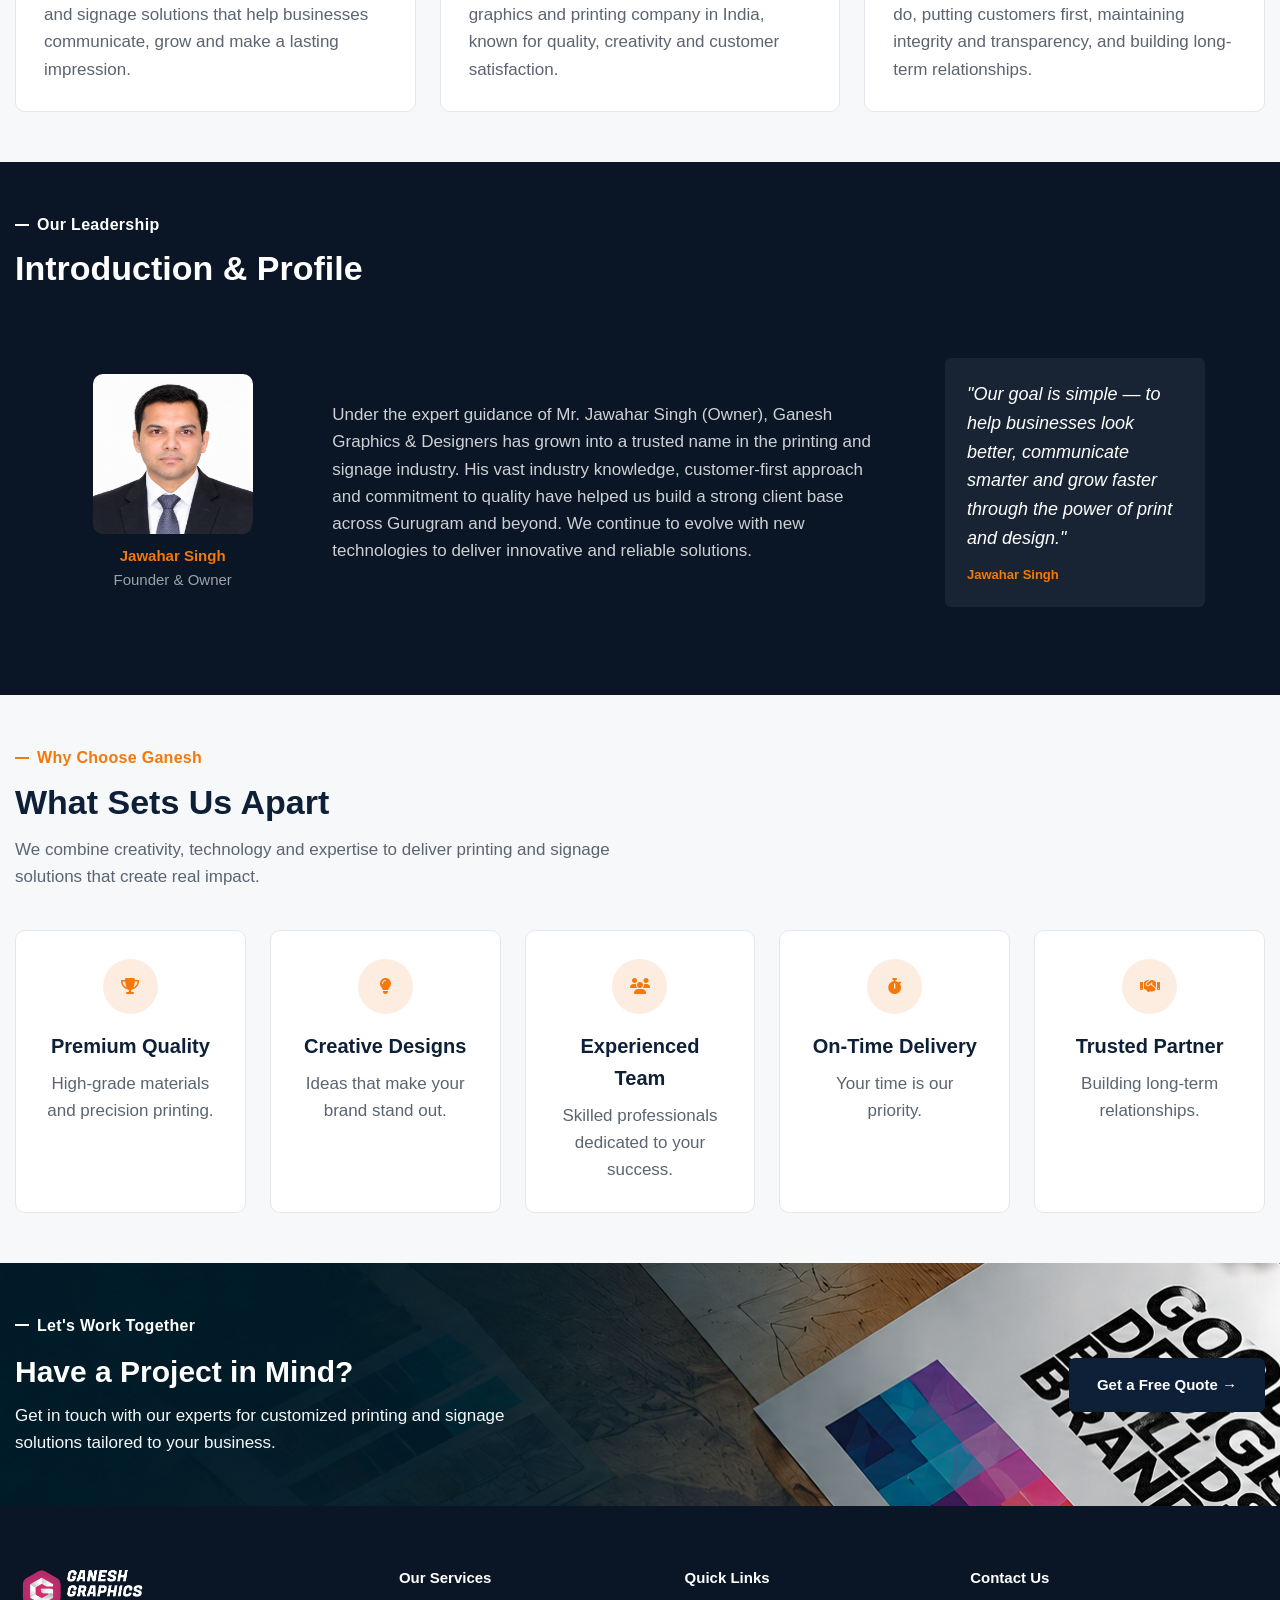
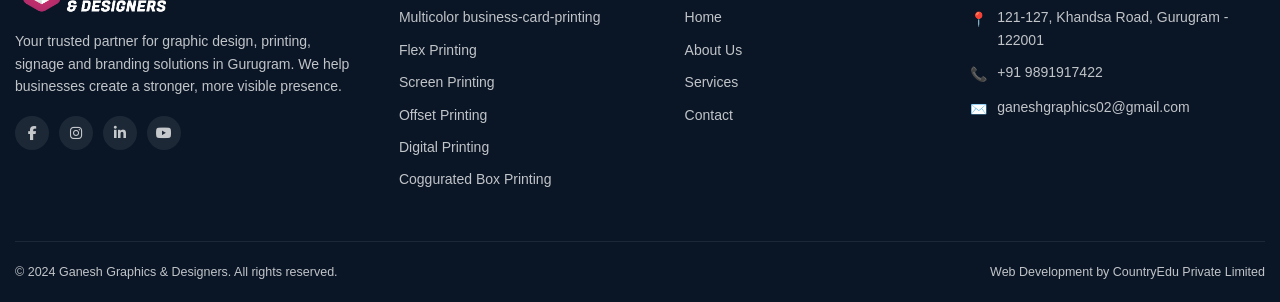
==== commit 9c0e979b: "final five main pages" ====
--- a/about.html
+++ b/about.html
@@ -48,7 +48,7 @@
 
 <!-- ========== WHO WE ARE ========== -->
 <section class="section">
-  <div class="container split">
+  <div class="container split-about">
     <div>
       <span class="eyebrow">Who We Are</span>
       <h2 class="split__title">Turning Ideas Into Impact <span class="accent">Since 2000</span></h2>
@@ -58,11 +58,7 @@
       <p class="split__text split__quote">"Design is not just what it looks like, but how it works for your business."</p>
     </div>
     <div class="split__media split__media--relative">
-      <img src="https://picsum.photos/seed/large-format-roll/700/560" alt="Large format printing roll">
-      <div class="stat-badge stat-badge--floating">
-        <strong>20+</strong>
-        <span>Years of Excellence</span>
-      </div>
+      <img src="./assets/images/about-about.png" alt="Large format printing roll">
     </div>
   </div>
 </section>
@@ -74,30 +70,25 @@
       <div>
         <span class="eyebrow">Our Foundation</span>
         <h2 class="section-title">Our Mission, Vision &amp; Values</h2>
-      </div>
+      
       <p class="section-lead">These core principles drive everything we do and help us build long-term relationships with our clients.</p>
+      </div>
     </div>
     <div class="foundation-grid">
       <div class="foundation-card">
-        <div class="icon-circle">🎯</div>
+         <div class="icon-circle"><i class="fa-solid fa-bullseye"></i></div>
         <h3>Our Mission</h3>
         <p>To deliver creative and high-quality printing and signage solutions that help businesses communicate, grow and make a lasting impression.</p>
       </div>
       <div class="foundation-card">
-        <div class="icon-circle">👁️</div>
+       <div class="icon-circle"><i class="fa-regular fa-eye"></i></div>
         <h3>Our Vision</h3>
         <p>To be the most trusted and innovative graphics and printing company in India, known for quality, creativity and customer satisfaction.</p>
       </div>
       <div class="foundation-card">
-        <div class="icon-circle">💎</div>
+       <div class="icon-circle"><i class="fa-solid fa-gem"></i></div>
         <h3>Our Values</h3>
-        <ul>
-          <li><span class="dot">●</span> Quality in Everything We Do</li>
-          <li><span class="dot">●</span> Customer First</li>
-          <li><span class="dot">●</span> Creativity &amp; Innovation</li>
-          <li><span class="dot">●</span> Integrity &amp; Transparency</li>
-          <li><span class="dot">●</span> Long-Term Relationships</li>
-        </ul>
+        <p>We are committed to quality in everything we do, putting customers first, maintaining integrity and transparency, and building long-term relationships.</p>
       </div>
     </div>
   </div>
@@ -110,7 +101,7 @@
     <h2 class="section-title section-title--mb30">Introduction &amp; Profile</h2>
     <div class="leadership">
       <div class="leadership__photo">
-        <img src="https://picsum.photos/seed/founder-portrait/200/200" alt="Jawahar Singh, Founder & Owner">
+        <img src="./assets/images/founder.png" alt="Jawahar Singh, Founder & Owner">
         <div class="leadership__name">Jawahar Singh<br><span class="leadership__role">Founder &amp; Owner</span></div>
       </div>
       <p class="leadership__text">Under the expert guidance of Mr. Jawahar Singh (Owner), Ganesh Graphics &amp; Designers has grown into a trusted name in the printing and signage industry. His vast industry knowledge, customer-first approach and commitment to quality have helped us build a strong client base across Gurugram and beyond. We continue to evolve with new technologies to deliver innovative and reliable solutions.</p>
@@ -123,7 +114,7 @@
 </section>
 
 <!-- ========== KEY MILESTONES ========== -->
-<section class="section">
+<!-- <section class="section">
   <div class="container">
     <span class="eyebrow">Our Journey</span>
     <h2 class="section-title section-title--mb8">Key Milestones</h2>
@@ -167,7 +158,7 @@
       </div>
     </div>
   </div>
-</section>
+</section> -->
 
 <!-- ========== WHAT SETS US APART ========== -->
 <section class="section section--off-white">
@@ -176,32 +167,33 @@
       <div>
         <span class="eyebrow">Why Choose Ganesh</span>
         <h2 class="section-title">What Sets Us Apart</h2>
-      </div>
+      
       <p class="section-lead">We combine creativity, technology and expertise to deliver printing and signage solutions that create real impact.</p>
+      </div>
     </div>
     <div class="grid grid--5">
       <div class="foundation-card foundation-card--center">
-        <div class="icon-circle">🏆</div>
+        <div class="icon-circle"><i class="fa-solid fa-trophy"></i></div>
         <h3>Premium Quality</h3>
         <p>High-grade materials and precision printing.</p>
       </div>
       <div class="foundation-card foundation-card--center">
-        <div class="icon-circle">💡</div>
+        <div class="icon-circle"><i class="fa-solid fa-lightbulb"></i></div>
         <h3>Creative Designs</h3>
         <p>Ideas that make your brand stand out.</p>
       </div>
       <div class="foundation-card foundation-card--center">
-        <div class="icon-circle">👥</div>
+        <div class="icon-circle"><i class="fa-solid fa-users"></i></div>
         <h3>Experienced Team</h3>
         <p>Skilled professionals dedicated to your success.</p>
       </div>
       <div class="foundation-card foundation-card--center">
-        <div class="icon-circle">⏱️</div>
+        <div class="icon-circle"><i class="fa-solid fa-stopwatch"></i></div>
         <h3>On-Time Delivery</h3>
         <p>Your time is our priority.</p>
       </div>
       <div class="foundation-card foundation-card--center">
-        <div class="icon-circle">🤝</div>
+        <div class="icon-circle"><i class="fa-solid fa-handshake"></i></div>
         <h3>Trusted Partner</h3>
         <p>Building long-term relationships.</p>
       </div>
@@ -210,14 +202,15 @@
 </section>
 
 <!-- ========== CTA ========== -->
-<section class="cta-banner">
+<section class="cta-banner-about">
   <div class="container cta-banner__inner">
-    <div class="cta-banner__left">
+    <div class="cta-banner__left-about">
       <div>
         <span class="eyebrow eyebrow--light">Let's Work Together</span>
         <h2 class="cta-banner__title">Have a Project in Mind?</h2>
-      </div>
-      <p class="cta-banner__text">Get in touch with our experts for customized printing and signage solutions tailored to your business.</p>
+      
+      <p class="cta-banner__text-about">Get in touch with our experts for customized printing and signage solutions tailored to your business.</p>
+      </div>
     </div>
     <a href="contact.html" class="btn btn-navy">Get a Free Quote →</a>
   </div>
@@ -255,12 +248,12 @@
       <div class="footer-col">
         <h4>Our Services</h4>
         <ul>
-          <li><a href="paper-printing.html">Graphic Design</a></li>
-          <li><a href="signage-printing.html">Flex &amp; Large Format Printing</a></li>
-          <li><a href="signage-printing.html">Signage &amp; Hoardings</a></li>
+          <li><a href="paper-printing.html">Multicolor business-card-printing</a></li>
+          <li><a href="signage-printing.html">Flex Printing</a></li>
+          <li><a href="signage-printing.html">Screen Printing</a></li>
           <li><a href="paper-printing.html">Offset Printing</a></li>
-          <li><a href="signage-printing.html">LED Digital Signage</a></li>
-          <li><a href="paper-printing.html">Branding &amp; Promotional Printing</a></li>
+          <li><a href="signage-printing.html">Digital Printing</a></li>
+          <li><a href="paper-printing.html">Coggurated Box Printing</a></li>
         </ul>
       </div>
       <div class="footer-col">
@@ -275,16 +268,16 @@
       <div class="footer-col">
         <h4>Contact Us</h4>
         <ul class="footer-contact">
-          <li><span class="icon">📍</span><span>Gurugram, Haryana, India</span></li>
-          <li><span class="icon">📞</span><span>+91 98765 43210</span></li>
-          <li><span class="icon">✉️</span><span>info@ganeshgraphics.in</span></li>
-          <li><span class="icon">🕒</span><span>Mon - Sat: 9:00 AM - 7:00 PM</span></li>
+          <li><span class="icon">📍</span><span>121-127, Khandsa Road, Gurugram - 122001</span></li>
+          <li><span class="icon">📞</span><span>+91 9891917422</span></li>
+          <li><span class="icon">✉️</span><span>ganeshgraphics02@gmail.com</span></li>
+          <!-- <li><span class="icon">🕒</span><span>Mon - Sat: 9:00 AM - 7:00 PM</span></li> -->
         </ul>
       </div>
     </div>
     <div class="footer-bottom">
       <span>© 2024 Ganesh Graphics &amp; Designers. All rights reserved.</span>
-      <span>Design. Print. Promote. Grow.</span>
+      <span>Web Development by CountryEdu Private Limited</span>
     </div>
   </div>
 </footer>
--- a/assets/css/style.css
+++ b/assets/css/style.css
@@ -77,7 +77,7 @@
 }
 
 .section { 
-  padding: 80px 0; 
+  padding: 50px 0; 
 }
 
 .section--tight { 
@@ -109,7 +109,7 @@
   display: inline-block;
   color: var(--orange);
   font-weight: 700;
-  font-size: 13px;
+  font-size: 16px;
   letter-spacing: 0.3px;
   margin-bottom: 10px;
   position: relative;
@@ -145,8 +145,14 @@
 
 .section-lead {
   color: var(--text-muted);
-  font-size: 16px;
+  font-size: 17px;
   max-width: 640px;
+  margin-top: 12px;
+}
+.section-lead-sp {
+  color: var(--text-muted);
+  font-size: 20px;
+  max-width: 860px;
   margin-top: 12px;
 }
 
@@ -249,8 +255,13 @@
   color: var(--navy);
 }
 .navbar__brand img { 
-  height: 40px; 
+  height: 50px; 
   width: auto; 
+}
+
+.pp img{
+  border-radius: 15px;
+  margin-top: 5px;
 }
 
 .navbar__brand-text { 
@@ -302,7 +313,7 @@
 .navbar__toggle span {
   width: 24px;
   height: 2px;
-  background: var(--navy);
+  background: var(--white);
   border-radius: 2px;
 }
 
@@ -359,13 +370,14 @@
 .hero__inner {
   position: relative;
   z-index: 1;
-  padding: 110px 0 70px;
+  padding-top: 110px;
+  padding-bottom: 70px;
 }
 .hero--home { background-image: url('../images/home-hero.png'); }
 .hero--about { background-image: url('../images/about-hero.png'); }
-.hero--paper { background-image: url('https://picsum.photos/seed/paper-hero/1600/900'); }
-.hero--signage { background-image: url('https://picsum.photos/seed/signage-hero/1600/900'); }
-.hero--contact { background-image: url('https://picsum.photos/seed/contact-office/1600/900'); }
+.hero--paper { background-image: url('../images/paper-print-hero.png'); }
+.hero--signage { background-image: url('../images/about-hero.png'); }
+.hero--contact { background-image: url('../images/contact-hero.png'); }
 .hero--card { background-image: url('https://picsum.photos/seed/card-hero/1600/900'); }
 
 .hero--card.hero--light::after { 
@@ -424,13 +436,14 @@
   display: flex;
   gap: 28px;
   margin-top: 30px;
+  width: 40%;
   flex-wrap: wrap;
 }
 .hero__highlight {
   display: flex;
   align-items: center;
   gap: 10px;
-  font-size: 13px;
+  font-size: 15px;
   font-weight: 600;
   color: rgba(255,255,255,0.9);
 }
@@ -456,7 +469,7 @@
 }
 
 .hero__stat span { 
-  font-size: 12px; 
+  font-size: 16px; 
   color: rgba(255,255,255,0.75); 
   font-weight: 600; 
 }
@@ -490,10 +503,53 @@
   aspect-ratio: 4/3; 
   overflow: hidden; 
 }
+.card__media-sp { 
+  aspect-ratio: 3/4; 
+  overflow: hidden; 
+}
 .card__media img { 
   width: 100%; 
   height: 100%; 
   object-fit: cover; 
+}
+.card__media-sp img { 
+  width: 100%; 
+  height: 100%; 
+  object-fit: cover; 
+}
+
+/* ---------- Card image zoom + gradient hover overlay (Home service cards only) ---------- */
+.service-cards .card__media {
+  position: relative;
+  overflow: hidden;
+}
+.service-cards .card__media img {
+  transition: transform 0.4s ease;
+}
+.service-cards .card:hover .card__media img {
+  transform: scale(1.08);
+}
+
+.service-cards .card__overlay {
+  position: absolute;
+  inset: 0;
+  display: flex;
+  align-items: center;
+  justify-content: center;
+  text-align: center;
+  padding: 20px;
+  background: linear-gradient(rgba(14,32,56,0.85) 100%);
+  opacity: 0;
+  transition: opacity 0.35s ease;
+}
+.service-cards .card:hover .card__overlay {
+  opacity: 1;
+}
+.service-cards .card__overlay-title {
+  color: #fff;
+  font-size: 18px;
+  font-weight: 700;
+  margin: 0;
 }
 
 .card__body { 
@@ -505,8 +561,18 @@
   color: var(--orange);
   margin-bottom: 10px;
 }
-.card__title { font-weight: 700; font-size: 17px; color: var(--navy); margin-bottom: 6px; }
-.card__text { font-size: 14px; color: var(--text-muted); }
+.card__title { 
+  font-weight: 700; 
+  font-size: 17px; 
+  color: var(--navy); 
+  margin-bottom: 6px; 
+}
+
+.card__text { 
+  font-size: 16px; 
+  color: var(--text-muted); 
+}
+
 .card__link {
   display: inline-flex; align-items: center; justify-content: center;
   width: 40px; height: 40px;
@@ -583,8 +649,67 @@
   gap: 50px;
   align-items: center;
 }
+.split-about {
+  display: grid;
+  grid-template-columns: 1fr 1fr;
+  gap: 50px;
+  align-items: center;
+}
+
+/* ---------- Why Choose Ganesh (signage page only) ---------- */
+.why-choose {
+  display: grid;
+  grid-template-columns: 1fr 1.3fr 0.85fr;
+  align-items: stretch;
+}
+.why-choose__panel {
+  padding: 60px 48px;
+  display: flex;
+  flex-direction: column;
+  justify-content: center;
+}
+.why-choose__panel--text {
+  background: var(--navy-dark);
+  color: #fff;
+}
+.why-choose__title {
+  font-size: clamp(24px, 3vw, 32px);
+  font-weight: 800;
+  line-height: 1.3;
+  margin: 14px 0 16px;
+}
+.why-choose__desc {
+  color: rgba(255,255,255,0.75);
+  font-size: 14.5px;
+  margin-bottom: 22px;
+}
+.why-choose__media { overflow: hidden; }
+.why-choose__media img {
+  width: 100%;
+  height: 100%;
+  object-fit: cover;
+  display: block;
+}
+/* .why-choose__panel--list { background: var(--off-white); } */
+.why-choose__list { display: flex; flex-direction: column; gap: 24px; }
+.why-choose__list li {
+  display: flex;
+  align-items: center;
+  gap: 14px;
+  font-size: 20px;
+  font-weight: 600;
+  color: var(--navy);
+}
+.why-choose__icon { font-size: 20px; }
+
+@media (max-width: 991px) {
+  .why-choose { grid-template-columns: 1fr; }
+  .why-choose__media { min-height: 280px; }
+  .why-choose__panel { padding: 40px 28px; }
+}
+
 .split--reverse .split__media { order: 2; }
-/* .split__media img { border-radius: var(--radius-md); } */
+.split__media img { border-radius: var(--radius-md); }
 .split__eyebrow { margin-bottom: 10px; }
 .split__title { font-size: clamp(24px, 3vw, 30px); font-weight: 800; color: var(--navy); line-height: 1.3; }
 .split__text { color: var(--text-muted); margin-top: 14px; font-size: 15px; }
@@ -601,8 +726,8 @@
   display: flex; align-items: center; justify-content: center;
   flex-shrink: 0;
 }
-.numbered-list__item strong { display: block; color: var(--navy); font-size: 15px; }
-.numbered-list__item p { font-size: 13.5px; color: var(--text-muted); margin-top: 2px; }
+.numbered-list__item strong { display: block; color: var(--navy); font-size: 17px; }
+.numbered-list__item p { font-size: 15px; color: var(--text-muted); margin-top: 2px; }
 
 .stat-badge {
   background: var(--orange);
@@ -612,32 +737,120 @@
   text-align: left;
   height: 100%;
 }
-.stat-badge--inline { margin-top: 26px; display: inline-block; }
-.stat-badge strong { font-size: 30px; display: block; }
-.stat-badge span { font-size: 13px; font-weight: 600; opacity: 0.9; }
-.split__media--relative { position: relative; }
-.stat-badge--floating { position: absolute; bottom: 20px; right: 20px; }
-.foundation-card--center { text-align: center; }
-.foundation-card--center .icon-circle { margin: 0 auto 14px; }
-.foundation-card--center h3 { font-size: 15px; }
-.foundation-card--center p { font-size: 13px; }
-.leadership__role { color: rgba(255,255,255,0.6); font-weight: 500; }
-.btn--mt { margin-top: 20px; }
-.split__quote { margin-top: 22px; font-style: italic; }
-.section-title--mb30 { margin-bottom: 30px; }
-.section-title--mb8 { margin-bottom: 8px; }
-.section-lead--mb44 { margin-bottom: 44px; }
-.section-title--mb40 { margin-bottom: 40px; }
-.grid--mt36 { margin-top: 36px; }
-.card__title--sm { font-size: 15px; }
-.hero__stats--onlight { margin-top: 26px; }
-.hero__stat--onlight strong { color: var(--orange); }
-.hero__stat--onlight span { color: var(--text-muted); }
-.check-list--mt26 { margin-top: 26px; }
-.section-title--form { font-size: 24px; }
-.section-lead--mb22 { margin-bottom: 22px; }
-.form-field--mb16 { margin-bottom: 16px; }
-.location-grid { display: grid; grid-template-columns: 0.85fr 1.15fr; gap: 40px; align-items: center; }
+.stat-badge--inline { 
+  margin-top: 26px; 
+  display: inline-block; 
+}
+
+.stat-badge strong { 
+  font-size: 30px; 
+  display: block; 
+}
+
+.stat-badge span { 
+  font-size: 13px; 
+  font-weight: 600; 
+  opacity: 0.9; 
+}
+
+.split__media--relative { 
+  position: relative; 
+}
+
+.stat-badge--floating { 
+  position: absolute; 
+  bottom: 20px; 
+  right: 20px; 
+}
+
+.foundation-card--center { 
+  text-align: center; 
+}
+
+.foundation-card--center .icon-circle { 
+  margin: 0 auto 14px; 
+}
+
+.foundation-card--center h3 { 
+  font-size: 18px; 
+}
+
+.foundation-card--center p { 
+  font-size: 16px; 
+}
+
+.leadership__role { 
+  color: rgba(255,255,255,0.6); 
+  font-weight: 500; 
+}
+
+.btn--mt { 
+  margin-top: 20px; 
+}
+
+.split__quote { 
+  margin-top: 22px; 
+  font-style: italic; 
+}
+
+.section-title--mb30 { 
+  margin-bottom: 30px; 
+}
+
+.section-title--mb8 { 
+  margin-bottom: 8px; 
+}
+
+.section-lead--mb44 { 
+  margin-bottom: 44px; 
+}
+
+.section-title--mb40 { 
+  margin-bottom: 40px; 
+}
+
+.grid--mt36 { 
+  margin-top: 36px; 
+}
+
+.card__title--sm { 
+  font-size: 17px; 
+}
+
+.hero__stats--onlight { 
+  margin-top: 26px; 
+}
+
+.hero__stat--onlight strong { 
+  color: var(--orange); 
+}
+
+.hero__stat--onlight span { 
+  color: var(--text-muted); 
+}
+
+.check-list--mt26 { 
+  margin-top: 26px; 
+}
+
+.section-title--form { 
+  font-size: 24px; 
+}
+
+.section-lead--mb22 { 
+  margin-bottom: 22px; 
+}
+
+.form-field--mb16 { 
+  margin-bottom: 16px; 
+}
+
+.location-grid { 
+  display: grid; 
+  grid-template-columns: 0.85fr 1.15fr; 
+  gap: 40px; align-items: center; 
+}
+
 @media (max-width: 991px) { .location-grid { grid-template-columns: 1fr; } }
 
 /* =========================================================
@@ -648,6 +861,29 @@
   color: var(--white);
   padding: 50px 0;
 }
+.cta-banner-about {
+  background-image: 
+    url('../images/about-contact.png');
+  align-items: center;
+  justify-content: center;
+  color: var(--white);
+  padding: 50px 0;
+}
+.cta-banner-sp {
+  background-image: 
+    linear-gradient(100deg, rgba(10,22,38,0.92) 30%, rgba(10,22,38,0.55) 55%, rgba(10,22,38,0.35) 100%),
+    url('../images/sp2.png');
+  color: var(--white);
+  padding: 50px 0;
+}
+.cta-banner-contact, .cta-banner-pp {
+  background-image: 
+    linear-gradient(100deg, rgba(10,22,38,0.92) 30%, rgba(10,22,38,0.55) 55%, rgba(10,22,38,0.35) 100%),
+    url('../images/about-contact.png');
+  color: var(--white);
+  padding: 50px 0;
+}
+
 .cta-banner__inner {
   display: flex;
   align-items: center;
@@ -655,9 +891,35 @@
   gap: 24px;
   flex-wrap: wrap;
 }
-.cta-banner__title { font-size: clamp(22px, 3vw, 30px); font-weight: 800; }
-.cta-banner__text { color: rgba(255,255,255,0.85); font-size: 14px; margin-top: 6px; }
-.cta-banner__left { display: flex; align-items: center; gap: 24px; flex-wrap: wrap; }
+.cta-banner__title { 
+  font-size: clamp(22px, 3vw, 30px); 
+  font-weight: 800; 
+}
+
+.cta-banner__text { 
+  color: rgba(255,255,255,0.85); 
+  font-size: 17px; 
+  margin-top: 6px; 
+}
+.cta-banner__text-about { 
+  color: var(--off-white); 
+  font-size: 17px; 
+  margin-top: 6px; 
+}
+
+.cta-banner__left { 
+  display: flex; 
+  align-items: center; 
+  gap: 24px; 
+  flex-wrap: wrap; 
+}
+.cta-banner__left-about { 
+  display: flex; 
+  align-items: center; 
+  gap: 24px; 
+  flex-wrap: wrap; 
+  width: 40%;
+}
 
 /* =========================================================
    FOOTER
@@ -676,7 +938,7 @@
   border-bottom: 1px solid rgba(255,255,255,0.08);
 }
 .footer-brand { display: flex; align-items: center; gap: 10px; margin-bottom: 14px; }
-.footer-brand img { height: 36px; }
+.footer-brand img { height: 50px; }
 .footer-brand span { font-weight: 800; font-size: 18px; color: var(--white); }
 .footer-col h4 { color: var(--white); font-size: 15px; font-weight: 700; margin-bottom: 16px; }
 .footer-col ul li { margin-bottom: 10px; }
@@ -725,7 +987,7 @@
   justify-content: space-between;
   padding: 14px 18px;
   font-weight: 600;
-  font-size: 14px;
+  font-size: 16px;
   border-bottom: 1px solid var(--border-light);
   color: var(--text-dark);
 }
@@ -747,6 +1009,25 @@
   font-weight: 600;
   font-size: 13px;
 }
+/* ---------- Sidebar mobile toggle ---------- */
+.service-sidebar__toggle {
+  display: none;
+  width: 100%;
+  align-items: center;
+  justify-content: space-between;
+  padding: 14px 18px;
+  background: var(--navy);
+  color: var(--white);
+  border: none;
+  font-weight: 700;
+  font-size: 15px;
+}
+.service-sidebar__toggle-icon {
+  transition: transform 0.25s ease;
+}
+.service-sidebar__toggle[aria-expanded="true"] .service-sidebar__toggle-icon {
+  transform: rotate(180deg);
+}
 
 /* =========================================================
    CONTACT PAGE
@@ -756,7 +1037,7 @@
   background: rgba(255,255,255,0.08);
   border: 1px solid rgba(255,255,255,0.15);
   border-radius: var(--radius-sm);
-  padding: 14px 18px;
+  padding: 8px 8px;
   display: flex;
   flex-direction: column;
   align-items: center;
@@ -764,7 +1045,6 @@
   gap: 8px;
   font-size: 13px;
   font-weight: 600;
-  flex: 1 1 130px;
 }
 .trust-pill .icon-circle {
   width: 34px; height: 34px;
@@ -866,9 +1146,16 @@
   background: repeating-linear-gradient(90deg, var(--border-light) 0 8px, transparent 8px 14px);
   z-index: 0;
 }
-.timeline__item { flex: 1 1 140px; text-align: center; position: relative; z-index: 1; }
+.timeline__item { 
+  flex: 1 1 140px; 
+  text-align: center; 
+  position: relative; 
+  z-index: 1; 
+}
+
 .timeline__icon {
-  width: 48px; height: 48px;
+  width: 55px; 
+  height: 55px;
   border-radius: 50%;
   background: var(--white);
   border: 2px solid var(--orange);
@@ -876,9 +1163,23 @@
   display: flex; align-items: center; justify-content: center;
   margin: 0 auto 12px;
 }
-.timeline__year { font-weight: 800; color: var(--navy); font-size: 15px; }
-.timeline__title { font-weight: 700; font-size: 13.5px; color: var(--orange); margin: 4px 0 2px; }
-.timeline__text { font-size: 12.5px; color: var(--text-muted); }
+.timeline__year { 
+  font-weight: 800; 
+  color: var(--navy); 
+  font-size: 20px; 
+}
+
+.timeline__title { 
+  font-weight: 700; 
+  font-size: 16px; 
+  color: var(--orange); 
+  margin: 4px 0 2px; 
+}
+
+.timeline__text { 
+  font-size: 15px; 
+  color: var(--text-muted); 
+}
 
 /* =========================================================
    MISSION / VISION / VALUES CARDS
@@ -891,18 +1192,18 @@
   padding: 28px;
 }
 .foundation-card .icon-circle {
-  width: 44px; height: 44px;
+  width: 55px; height: 55px;
   border-radius: 50%;
   background: #fdece0;
   color: var(--orange);
   display: flex; align-items: center; justify-content: center;
   margin-bottom: 16px;
 }
-.foundation-card h3 { color: var(--navy); font-size: 17px; margin-bottom: 8px; }
-.foundation-card p { font-size: 14px; color: var(--text-muted); }
+.foundation-card h3 { color: var(--navy); font-size: 20px; margin-bottom: 8px; }
+.foundation-card p { font-size: 17px; color: var(--text-muted); }
 .foundation-card ul { margin-top: 4px; }
 .foundation-card ul li {
-  font-size: 14px;
+  font-size: 17px;
   color: var(--text-muted);
   display: flex;
   align-items: center;
@@ -918,22 +1219,47 @@
   background: var(--navy-dark);
   color: var(--white);
   border-radius: var(--radius-md);
-  padding: 40px;
+  padding: 20px;
   display: grid;
-  grid-template-columns: auto 1fr auto;
-  gap: 32px;
-  align-items: center;
-}
-.leadership__photo img { width: 100px; height: 100px; border-radius: 50%; object-fit: cover; }
-.leadership__name { font-weight: 700; color: var(--orange); margin-top: 10px; text-align: center; font-size: 14px; }
-.leadership__text { color: rgba(255,255,255,0.8); font-size: 14.5px; }
+  grid-template-columns: 0.5fr 1fr auto;
+  gap: 22px;
+  align-items: center;
+}
+
+.leadership__photo{
+  display: flex;
+  flex-direction: column;
+  justify-content: center;
+  align-items: center;
+}
+
+.leadership__photo img { 
+  width: 160px; 
+  height: 160px; 
+  border-radius: 10px;
+  object-fit: cover; 
+}
+
+.leadership__name { 
+  font-weight: 700; 
+  color: var(--orange); 
+  margin-top: 10px; 
+  text-align: center; 
+  font-size: 15px; 
+}
+
+.leadership__text { 
+  color: rgba(255,255,255,0.8); 
+  font-size: 17px; 
+}
+
 .leadership__quote {
   background: rgba(255,255,255,0.06);
   border-radius: var(--radius-sm);
   padding: 22px;
   font-style: italic;
   max-width: 260px;
-  font-size: 14px;
+  font-size: 18px;
 }
 .leadership__quote cite { display: block; margin-top: 12px; font-style: normal; font-weight: 700; color: var(--orange); font-size: 13px; }
 
@@ -1005,50 +1331,199 @@
    RESPONSIVE — Bootstrap-aligned breakpoints
    ========================================================= */
 @media (max-width: 1199px) {
-  .portfolio-grid { grid-template-columns: repeat(4, 1fr); }
-  .style-grid { grid-template-columns: repeat(4, 1fr); }
+  .portfolio-grid { 
+    grid-template-columns: repeat(4, 1fr); 
+  }
+  .style-grid { 
+    grid-template-columns: repeat(4, 1fr); 
+  }
 }
 
 @media (max-width: 991px) {
-  .grid--3, .grid--4 { grid-template-columns: repeat(2, 1fr); }
-  .grid--5, .grid--6 { grid-template-columns: repeat(3, 1fr); }
-  .split { grid-template-columns: 1fr; gap: 32px; }
-  .split--reverse .split__media { order: 0; }
-  .service-layout { grid-template-columns: 1fr; }
-  .service-sidebar { position: static; }
-  .contact-grid { grid-template-columns: 1fr; }
-  .footer-grid { grid-template-columns: 1fr 1fr; }
-  .leadership { grid-template-columns: 1fr; text-align: center; justify-items: center; }
-  .foundation-grid { grid-template-columns: 1fr; }
-  .portfolio-grid { grid-template-columns: repeat(3, 1fr); }
-  .style-grid { grid-template-columns: repeat(3, 1fr); }
-  .trust-grid { grid-template-columns: repeat(2, 1fr); }
-  .feature-bar { flex-wrap: wrap; gap: 20px; }
-  .feature-bar__item { border-right: none; flex: 1 1 45%; }
+  .grid--3, .grid--4 { 
+    grid-template-columns: repeat(2, 1fr); 
+  }
+  .grid--5, .grid--6 { 
+    grid-template-columns: repeat(3, 1fr); 
+  }
+  .split { 
+    grid-template-columns: 1fr; 
+    gap: 32px; 
+  }
+  .split--reverse .split__media { 
+    order: 0; 
+  }
+  .split-about { 
+    grid-template-columns: 1fr; 
+    gap: 32px; }
+  .service-layout { 
+    grid-template-columns: 1fr;
+   }
+  .service-sidebar { 
+    position: static;
+  }
+  .service-sidebar__toggle { 
+    display: flex; 
+  }
+  .service-sidebar__list {
+    max-height: 0;
+    overflow: hidden;
+    transition: max-height 0.3s ease;
+  }
+  .service-sidebar__list.is-open {
+    max-height: 700px;
+  }
+  .contact-grid { 
+    grid-template-columns: 1fr;
+   }
+  .footer-grid { 
+    grid-template-columns: 1fr 1fr; 
+  }
+  .leadership { 
+    grid-template-columns: 1fr; 
+    text-align: center; 
+    justify-items: center;
+   }
+  .foundation-grid { 
+    grid-template-columns: 1fr;
+   }
+  .portfolio-grid { 
+    grid-template-columns: repeat(3, 1fr);
+   }
+  .style-grid { 
+    grid-template-columns: repeat(3, 1fr);
+   }
+  .trust-grid { 
+    grid-template-columns: repeat(2, 1fr);
+   }
+  .feature-bar { 
+    flex-wrap: wrap; gap: 20px; 
+  }
+  .feature-bar__item { 
+    border-right: none; flex: 1 1 45%; 
+  }
+  .navbar__links a { 
+  width: 100%; 
+  padding: 12px 0; 
+  border-bottom: 1px solid var(--border-light); 
+  color: var(--navy);
+}
 }
 
 @media (max-width: 767px) {
-  .section { padding: 56px 0; }
-  .grid--3, .grid--4, .grid--5, .grid--6 { grid-template-columns: repeat(2, 1fr); }
-  .hero__stats { gap: 22px; }
-  .hero__inner { padding: 90px 0 50px; }
-  .cta-banner__inner { flex-direction: column; align-items: flex-start; }
-  .footer-grid { grid-template-columns: 1fr; }
-  .form-row { grid-template-columns: 1fr; }
-  .portfolio-grid { grid-template-columns: repeat(2, 1fr); }
-  .style-grid { grid-template-columns: repeat(2, 1fr); }
-  .trust-grid { grid-template-columns: 1fr 1fr; }
-  .process { flex-direction: column; }
-  .process::before { display: none; }
-  .timeline { flex-direction: column; align-items: flex-start; gap: 24px; }
-  .timeline::before { display: none; }
-  .timeline__item { text-align: left; display: flex; gap: 14px; align-items: center; }
-  .timeline__icon { margin: 0; }
+  .section { 
+    padding: 56px 0; 
+  }
+
+  .grid--3, .grid--4, .grid--5, .grid--6 {
+    grid-template-columns: repeat(2, 1fr); 
+  }
+
+  .hero__stats { 
+    gap: 22px; 
+  }
+  
+  .hero__inner { 
+    padding-top: 90px; 
+    padding-bottom: 50px; 
+  }
+
+  .cta-banner__inner { 
+    flex-direction: column; 
+    align-items: flex-start; 
+  }
+  .cta-banner__left-about { 
+    width: 100%; 
+  }
+  .cta-banner__left-sp { 
+    width: 100%; 
+  }
+  .cta-banner__left-pp { 
+    width: 100%; 
+  }
+  .cta-banner__left-contact { 
+    width: 100%; 
+  }
+  .btn-navy { 
+    border: 2px solid var(--white); 
+  }
+  .footer-grid { 
+    grid-template-columns: 1fr; 
+  }
+
+  .form-row { 
+    grid-template-columns: 1fr; 
+  }
+
+  .portfolio-grid { 
+    grid-template-columns: repeat(2, 1fr); 
+  }
+
+  .style-grid { 
+    grid-template-columns: repeat(2, 1fr); 
+  }
+
+  .trust-grid { 
+    grid-template-columns: 1fr 1fr; 
+  }
+
+  .process { 
+    flex-direction: column; 
+    gap: 28px; 
+  }
+  
+  .process::before { 
+    display: none; 
+  }
+
+  .process__step { 
+    flex: none; 
+    display: flex; 
+    align-items: flex-start; 
+    gap: 16px; 
+  }
+  .process__num { 
+    width: 35px; 
+    height: 35px; 
+    font-size: 14px; 
+    margin-bottom: 0; 
+    flex-shrink: 0; 
+  }
+  .timeline { 
+    flex-direction: column; 
+    align-items: flex-start; 
+    gap: 24px; 
+  }
+
+  .timeline::before { 
+    display: none; 
+  }
+
+  .timeline__item { 
+    text-align: left; 
+    display: flex; 
+    gap: 14px; 
+    align-items: center; 
+  }
+
+  .timeline__icon { 
+    margin: 0; 
+  }
 }
 
 @media (max-width: 575px) {
-  .grid--3, .grid--4, .grid--5, .grid--6 { grid-template-columns: 1fr; }
-  .portfolio-grid, .style-grid { grid-template-columns: repeat(2, 1fr); }
-  .hero__actions { flex-direction: column; align-items: flex-start; }
-  .footer-bottom { flex-direction: column; text-align: center; }
-}
+  .grid--3, .grid--4, .grid--5, .grid--6 { 
+    grid-template-columns: 1fr; 
+  }
+  .portfolio-grid, .style-grid { 
+    grid-template-columns: repeat(2, 1fr); 
+  }
+  .hero__actions { 
+    flex-direction: column; 
+    align-items: flex-start;
+   }
+  .footer-bottom { 
+    flex-direction: column; 
+    text-align: center; 
+  }
+}
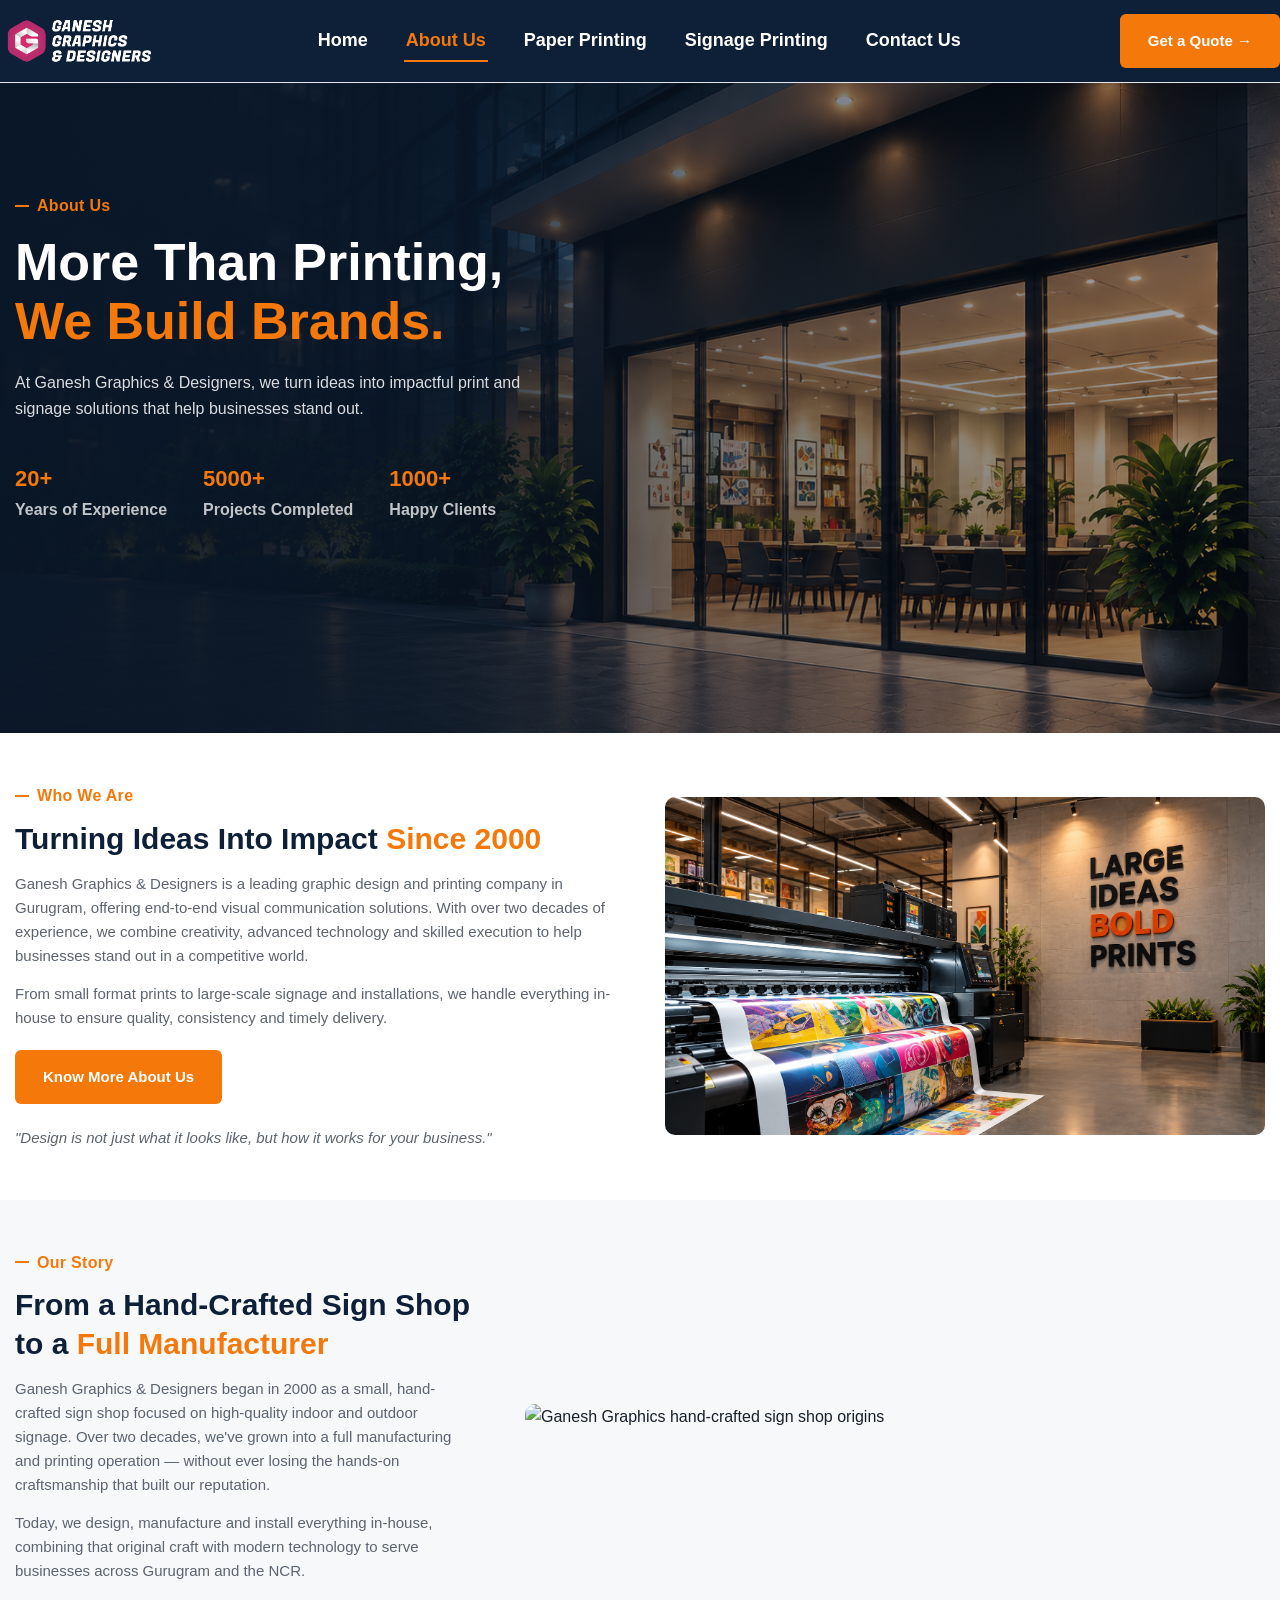
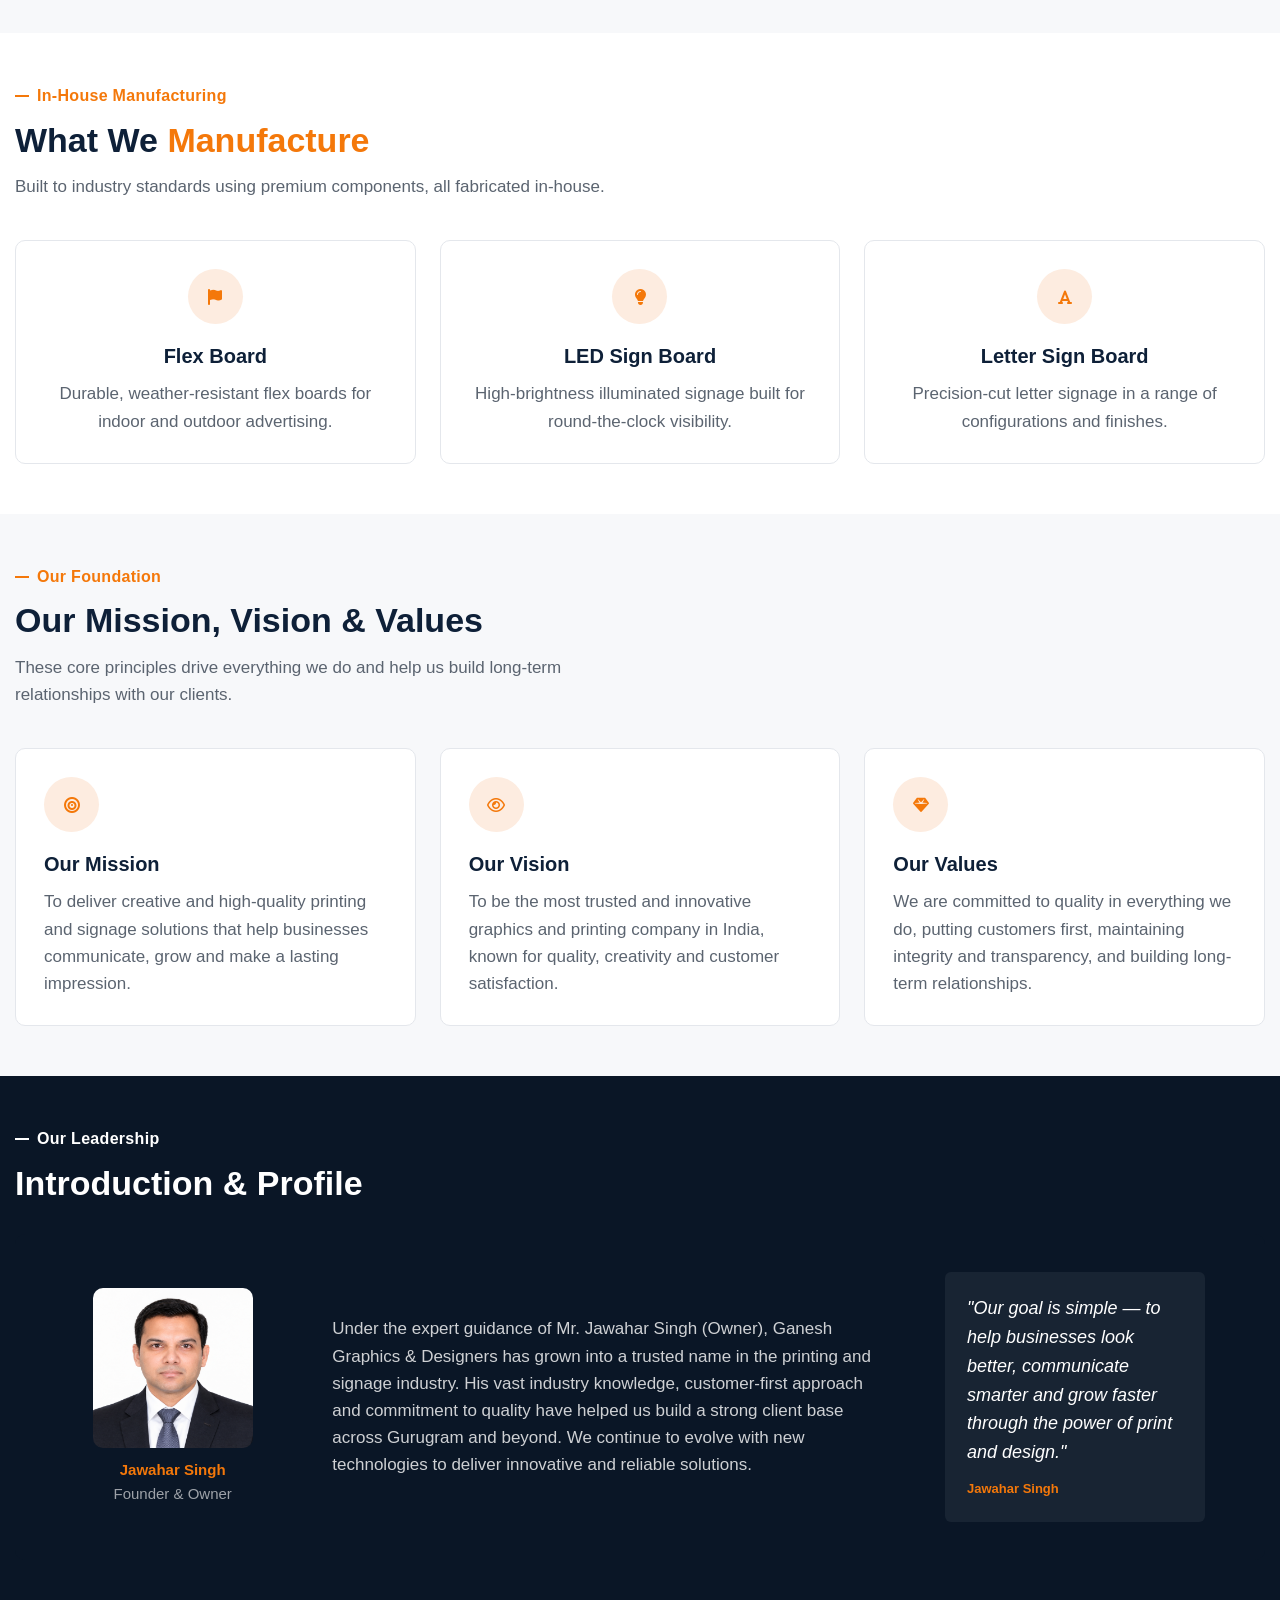
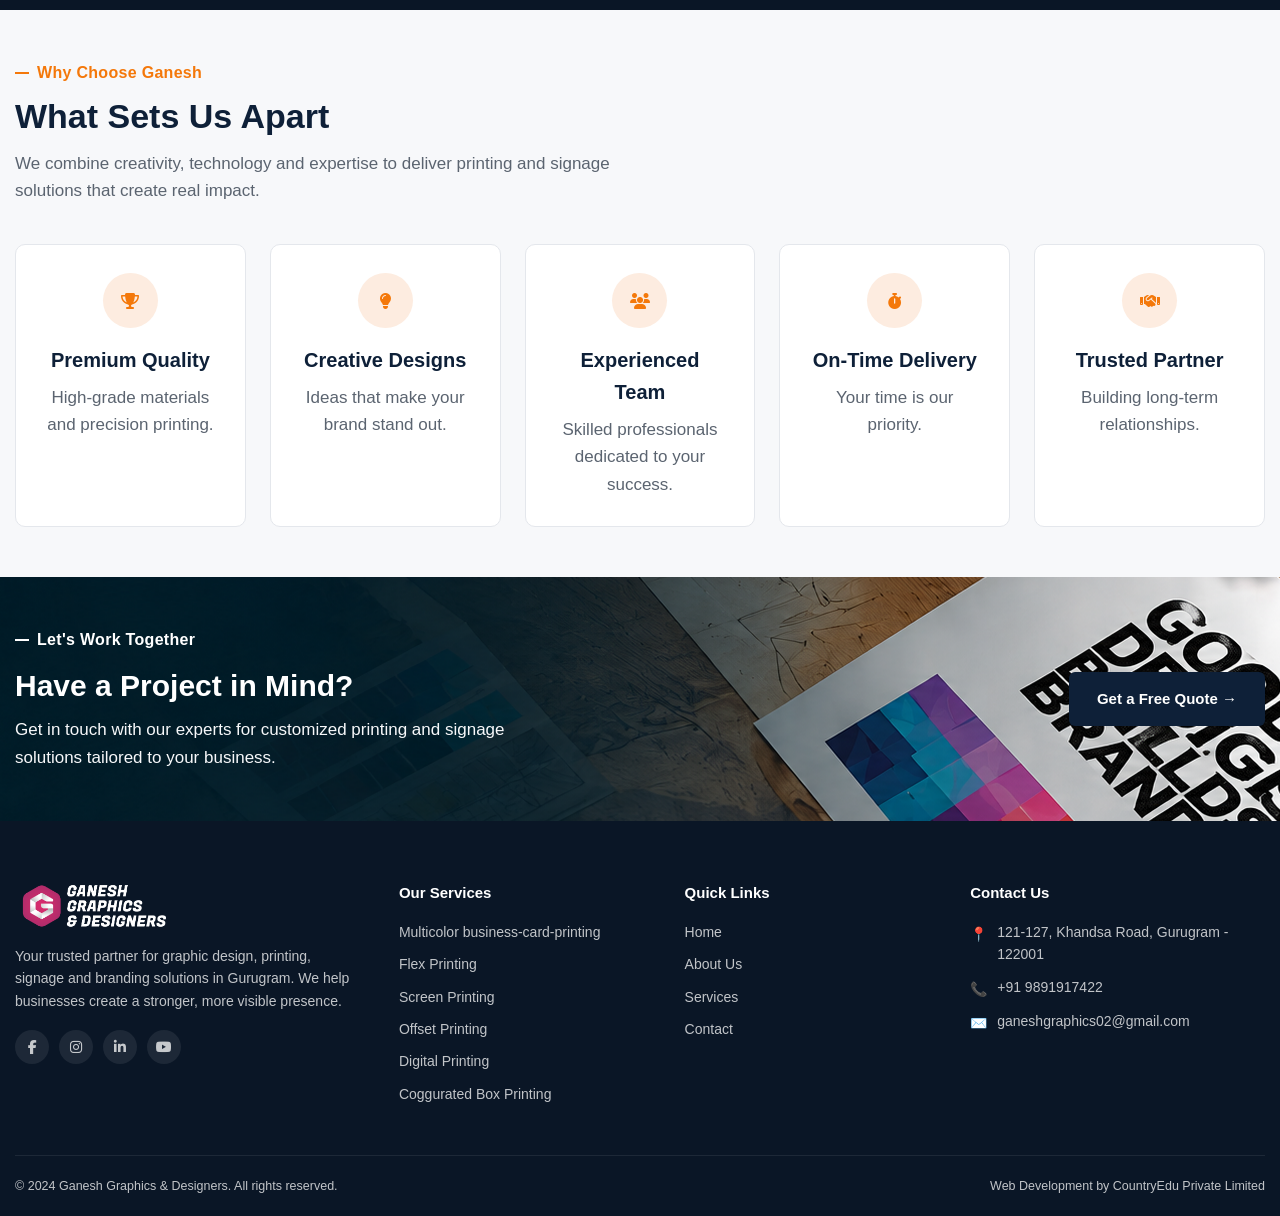
==== commit f44fe63e: "final project" ====
--- a/about.html
+++ b/about.html
@@ -19,8 +19,50 @@
     <nav class="navbar__links">
       <a href="index.html">Home</a>
       <a href="about.html" class="active">About Us</a>
-      <a href="paper-printing.html">Paper Printing</a>
-      <a href="signage-printing.html">Signage Printing</a>
+      <div class="navbar__dropdown">
+        <div class="navbar__dropdown-row">
+          <a href="paper-printing.html" id="nav-paper">Paper Printing</a>
+          <button class="navbar__dropdown-toggle" aria-expanded="false" aria-label="Toggle Paper Printing submenu">
+            <i class="fa-solid fa-chevron-down"></i>
+          </button>
+        </div>
+        <div class="navbar__dropdown-menu">
+          <a href="service.html?s=business-card-printing">Business Card Printing</a>
+          <a href="service.html?s=bill-book-printing">Bill Book Printing</a>
+          <a href="service.html?s=poster-printing">Poster Printing</a>
+          <a href="service.html?s=catalogue-printing">Catalogue Printing</a>
+          <a href="service.html?s=brochure-printing">Brochure Printing</a>
+          <a href="service.html?s=letterhead-printing">Letter Head Printing</a>
+          <a href="service.html?s=id-cards-printing">ID Cards Printing</a>
+          <a href="service.html?s=label-printing">Label Printing</a>
+          <a href="service.html?s=cut-out-stickers-printing">Cut Out Stickers Printing</a>
+          <a href="service.html?s=t-shirt-printing">T-Shirt Printing</a>
+          <a href="service.html?s=calendar-printing">Calendar Printing</a>
+          <a href="service.html?s=stationary-printing">Stationary Printing</a>
+        </div>
+      </div>
+
+      <div class="navbar__dropdown">
+        <div class="navbar__dropdown-row">
+          <a href="signage-printing.html" id="nav-signage">Signage Printing</a>
+          <button class="navbar__dropdown-toggle" aria-expanded="false" aria-label="Toggle Signage Printing submenu">
+            <i class="fa-solid fa-chevron-down"></i>
+          </button>
+        </div>
+        <div class="navbar__dropdown-menu">
+          <a href="service.html?s=flex-board-printing">Flex Board Printing</a>
+          <a href="service.html?s=venyle-printing">Vinyl Printing</a>
+          <a href="service.html?s=uni-pole-banner-printing">Uni-Pole Banner Printing</a>
+          <a href="service.html?s=sunboard-printing">Sunboard Printing</a>
+          <a href="service.html?s=one-way-vision-printing">One Way Vision Printing</a>
+          <a href="service.html?s=branding">Branding</a>
+          <a href="service.html?s=sunpack-printing">Sunpack Printing</a>
+          <a href="service.html?s=glow-sign-board">Glow Sign Board</a>
+          <a href="service.html?s=led-sign-board">LED Sign Board</a>
+          <a href="service.html?s=standee-canopy">Standee / Canopy</a>
+          <a href="service.html?s=election-promotion">Election Promotion</a>
+        </div>
+      </div>
       <a href="contact.html">Contact Us</a>
     </nav>
     <div class="navbar__actions">
@@ -63,6 +105,51 @@
   </div>
 </section>
 
+<!-- ========== ORIGIN STORY ========== -->
+<section class="section section--off-white">
+  <div class="container split split--reverse">
+    <div class="split__media">
+      <img src="./assets/images/about-origin.png" alt="Ganesh Graphics hand-crafted sign shop origins">
+    </div>
+    <div>
+      <span class="eyebrow">Our Story</span>
+      <h2 class="split__title">From a Hand-Crafted Sign Shop to a <span class="accent">Full Manufacturer</span></h2>
+      <p class="split__text">Ganesh Graphics &amp; Designers began in 2000 as a small, hand-crafted sign shop focused on high-quality indoor and outdoor signage. Over two decades, we've grown into a full manufacturing and printing operation — without ever losing the hands-on craftsmanship that built our reputation.</p>
+      <p class="split__text">Today, we design, manufacture and install everything in-house, combining that original craft with modern technology to serve businesses across Gurugram and the NCR.</p>
+    </div>
+  </div>
+</section>
+
+<!-- ========== WHAT WE MANUFACTURE ========== -->
+<section class="section">
+  <div class="container">
+    <div class="section-head">
+      <div>
+        <span class="eyebrow">In-House Manufacturing</span>
+        <h2 class="section-title">What We <span class="accent">Manufacture</span></h2>
+        <p class="section-lead">Built to industry standards using premium components, all fabricated in-house.</p>
+      </div>
+    </div>
+    <div class="foundation-grid">
+      <div class="foundation-card foundation-card--center">
+        <div class="icon-circle"><i class="fa-solid fa-flag"></i></div>
+        <h3>Flex Board</h3>
+        <p>Durable, weather-resistant flex boards for indoor and outdoor advertising.</p>
+      </div>
+      <div class="foundation-card foundation-card--center">
+        <div class="icon-circle"><i class="fa-solid fa-lightbulb"></i></div>
+        <h3>LED Sign Board</h3>
+        <p>High-brightness illuminated signage built for round-the-clock visibility.</p>
+      </div>
+      <div class="foundation-card foundation-card--center">
+        <div class="icon-circle"><i class="fa-solid fa-font"></i></div>
+        <h3>Letter Sign Board</h3>
+        <p>Precision-cut letter signage in a range of configurations and finishes.</p>
+      </div>
+    </div>
+  </div>
+</section>
+
 <!-- ========== MISSION / VISION / VALUES ========== -->
 <section class="section section--off-white">
   <div class="container">
--- a/assets/css/style.css
+++ b/assets/css/style.css
@@ -381,15 +381,15 @@
 .hero--card { background-image: url('https://picsum.photos/seed/card-hero/1600/900'); }
 
 .hero--card.hero--light::after { 
-  background: linear-gradient(100deg, rgba(244,239,230,0.92) 40%, rgba(244,239,230,0.55) 70%, rgba(244,239,230,0.2) 100%); 
+  background: linear-gradient(100deg, rgba(10,22,38,0.92) 30%, rgba(10,22,38,0.55) 55%, rgba(10,22,38,0.35) 100%);
 }
 
 .hero--card.hero--light { 
-  color: var(--text-dark); 
+  color: var(--white); 
 }
 
 .hero--card.hero--light .hero__text { 
-  color: var(--text-muted); 
+  color: rgba(255,255,255,0.85); 
 }
 
 .hero__eyebrow {
@@ -1029,6 +1029,61 @@
   transform: rotate(180deg);
 }
 
+/* ---------- Category Comparison (Home) ---------- */
+.category-card {
+  background: var(--white);
+  border: 1px solid var(--border-light);
+  border-radius: var(--radius-md);
+  padding: 36px;
+  box-shadow: var(--shadow-card);
+}
+.category-card__icon {
+  width: 56px; height: 56px;
+  border-radius: 50%;
+  background: #fdece0;
+  color: var(--orange);
+  display: flex; align-items: center; justify-content: center;
+  font-size: 22px;
+  margin-bottom: 18px;
+}
+.category-card__title { font-size: 22px; font-weight: 800; color: var(--navy); margin-bottom: 16px; }
+
+/* ---------- FAQ Accordion (Home) ---------- */
+.faq-list { display: flex; flex-direction: column; gap: 14px; }
+.faq-item {
+  background: var(--white);
+  border: 1px solid var(--border-light);
+  border-radius: var(--radius-sm);
+  padding: 4px 22px;
+}
+.faq-item summary {
+  padding: 18px 0;
+  font-weight: 700;
+  font-size: 15.5px;
+  color: var(--navy);
+  cursor: pointer;
+  list-style: none;
+  display: flex;
+  align-items: center;
+  justify-content: space-between;
+}
+.faq-item summary::-webkit-details-marker { display: none; }
+.faq-item summary::after {
+  content: "+";
+  font-size: 22px;
+  color: var(--orange);
+  font-weight: 400;
+  margin-left: 16px;
+  flex-shrink: 0;
+}
+.faq-item[open] summary::after { content: "−"; }
+.faq-item p {
+  padding-bottom: 20px;
+  font-size: 14.5px;
+  color: var(--text-muted);
+  line-height: 1.6;
+}
+
 /* =========================================================
    CONTACT PAGE
    ========================================================= */
@@ -1327,6 +1382,50 @@
   color: var(--text-muted); 
 }
 
+/* ---------- Nav dropdown (Paper Printing / Signage Printing submenus) ---------- */
+.navbar__dropdown { position: relative; }
+.navbar__dropdown-row { display: flex; align-items: center; gap: 4px; }
+.navbar__dropdown-toggle {
+  display: none;
+  background: none;
+  border: none;
+  color: inherit;
+  font-size: 11px;
+  padding: 4px;
+}
+.navbar__dropdown-toggle i { transition: transform 0.25s ease; }
+.navbar__dropdown-toggle[aria-expanded="true"] i { transform: rotate(180deg); }
+
+.navbar__dropdown-menu {
+  display: none;
+  position: absolute;
+  top: 100%;
+  left: 0;
+  background: var(--white);
+  border: 1px solid var(--border-light);
+  border-radius: var(--radius-sm);
+  box-shadow: var(--shadow-card);
+  min-width: 240px;
+  padding: 8px 0;
+  z-index: 200;
+}
+.navbar__dropdown-menu a {
+  display: block;
+  padding: 10px 18px;
+  font-size: 14px;
+  font-weight: 500;
+  color: var(--text-dark);
+  border-bottom: none;
+}
+.navbar__dropdown-menu a:hover {
+  background: var(--off-white);
+  color: var(--orange);
+}
+
+@media (min-width: 992px) {
+  .navbar__dropdown:hover .navbar__dropdown-menu { display: block; }
+}
+
 /* =========================================================
    RESPONSIVE — Bootstrap-aligned breakpoints
    ========================================================= */
@@ -1340,7 +1439,7 @@
 }
 
 @media (max-width: 991px) {
-  .grid--3, .grid--4 { 
+  .grid--2, .grid--3, .grid--4 { 
     grid-template-columns: repeat(2, 1fr); 
   }
   .grid--5, .grid--6 { 
@@ -1396,7 +1495,8 @@
   .trust-grid { 
     grid-template-columns: repeat(2, 1fr);
    }
-  .feature-bar { 
+  .feature-bar .container,
+  .feature-bar__inner-grid{ 
     flex-wrap: wrap; gap: 20px; 
   }
   .feature-bar__item { 
@@ -1408,6 +1508,20 @@
   border-bottom: 1px solid var(--border-light); 
   color: var(--navy);
 }
+  .navbar__dropdown-toggle { display: inline-flex; align-items: center; justify-content: center; width: 28px; height: 28px; }
+  .navbar__dropdown-menu {
+    display: block;
+    position: static;
+    box-shadow: none;
+    border: none;
+    padding: 0 0 0 14px;
+    min-width: 0;
+    max-height: 0;
+    overflow: hidden;
+    transition: max-height 0.3s ease;
+  }
+  .navbar__dropdown-menu.is-open { max-height: 700px; }
+  .navbar__dropdown-menu a { padding: 10px 0; border-bottom: 1px solid var(--border-light); color: var(--navy); }
 }
 
 @media (max-width: 767px) {
@@ -1415,7 +1529,7 @@
     padding: 56px 0; 
   }
 
-  .grid--3, .grid--4, .grid--5, .grid--6 {
+  .grid--2, .grid--3, .grid--4, .grid--5, .grid--6 {
     grid-template-columns: repeat(2, 1fr); 
   }
 
@@ -1512,7 +1626,7 @@
 }
 
 @media (max-width: 575px) {
-  .grid--3, .grid--4, .grid--5, .grid--6 { 
+  .grid--2, .grid--3, .grid--4, .grid--5, .grid--6 { 
     grid-template-columns: 1fr; 
   }
   .portfolio-grid, .style-grid { 
@@ -1527,3 +1641,4 @@
     text-align: center; 
   }
 }
+
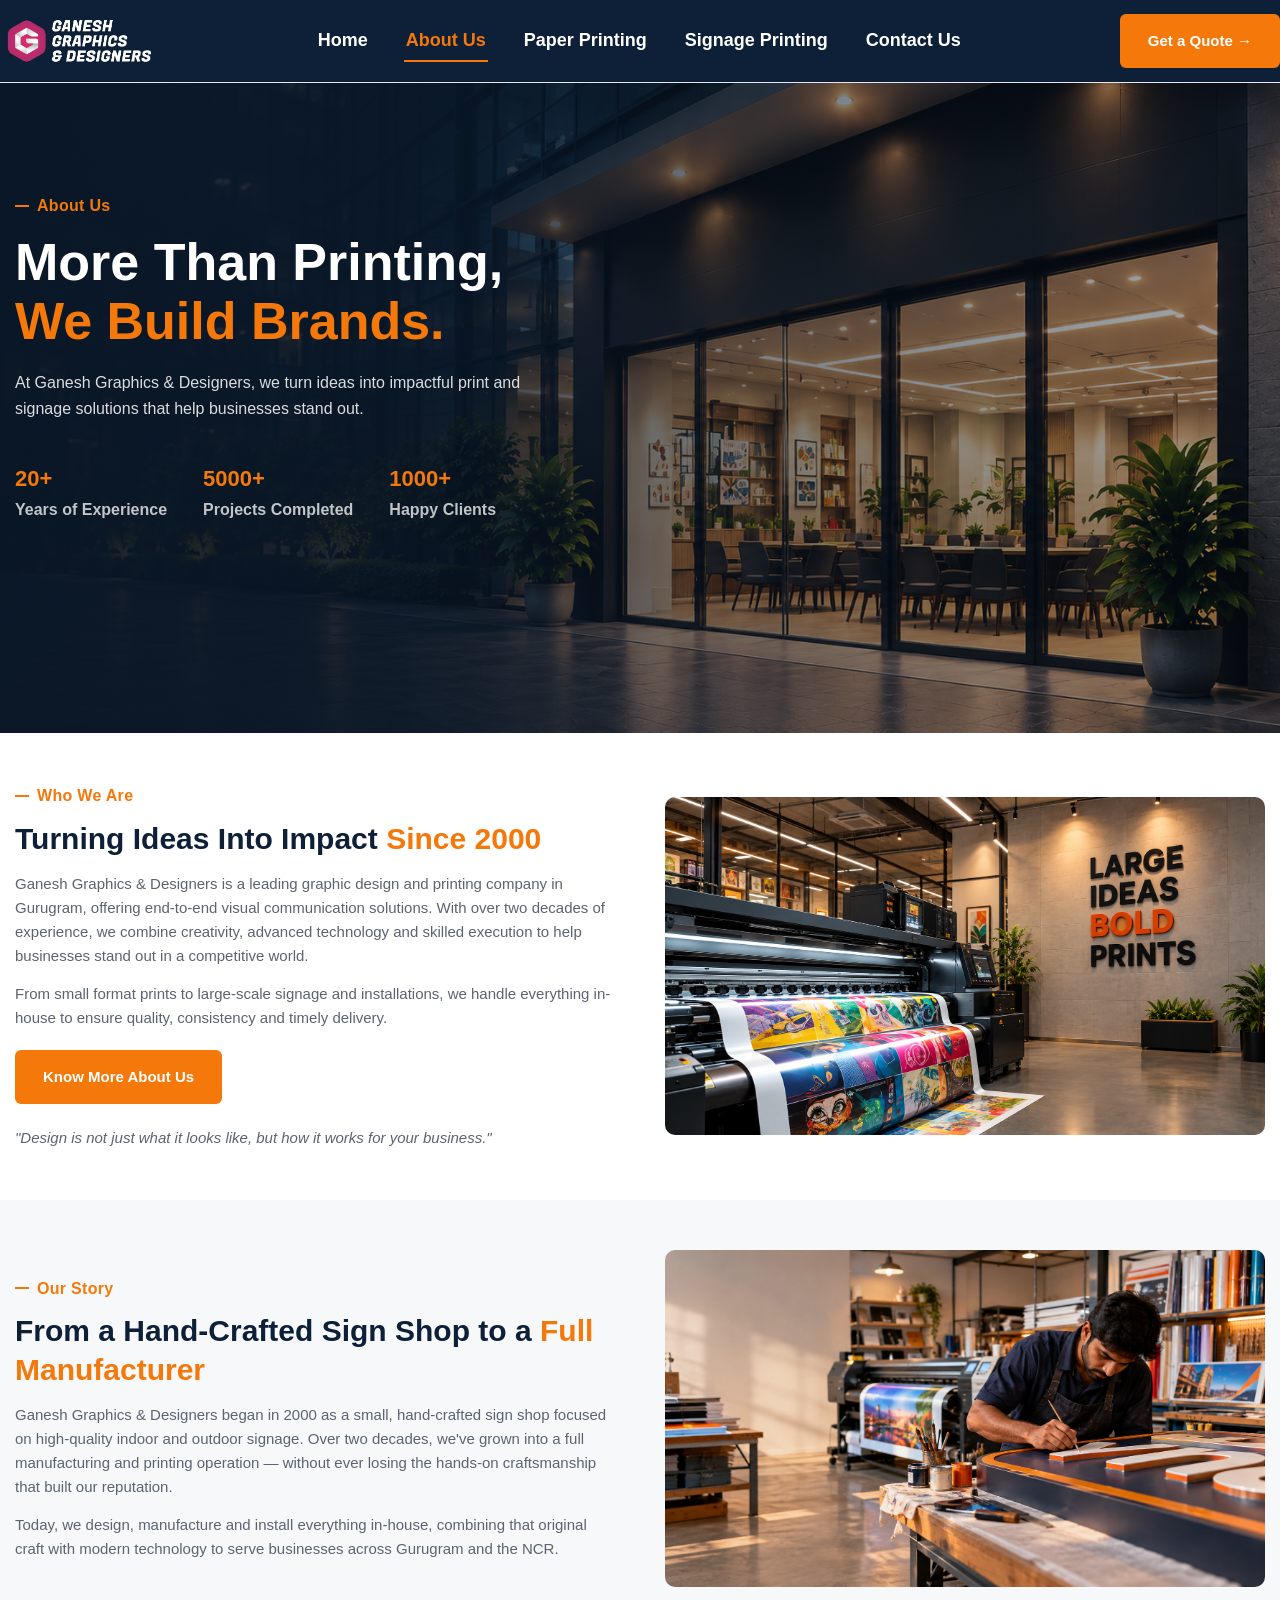
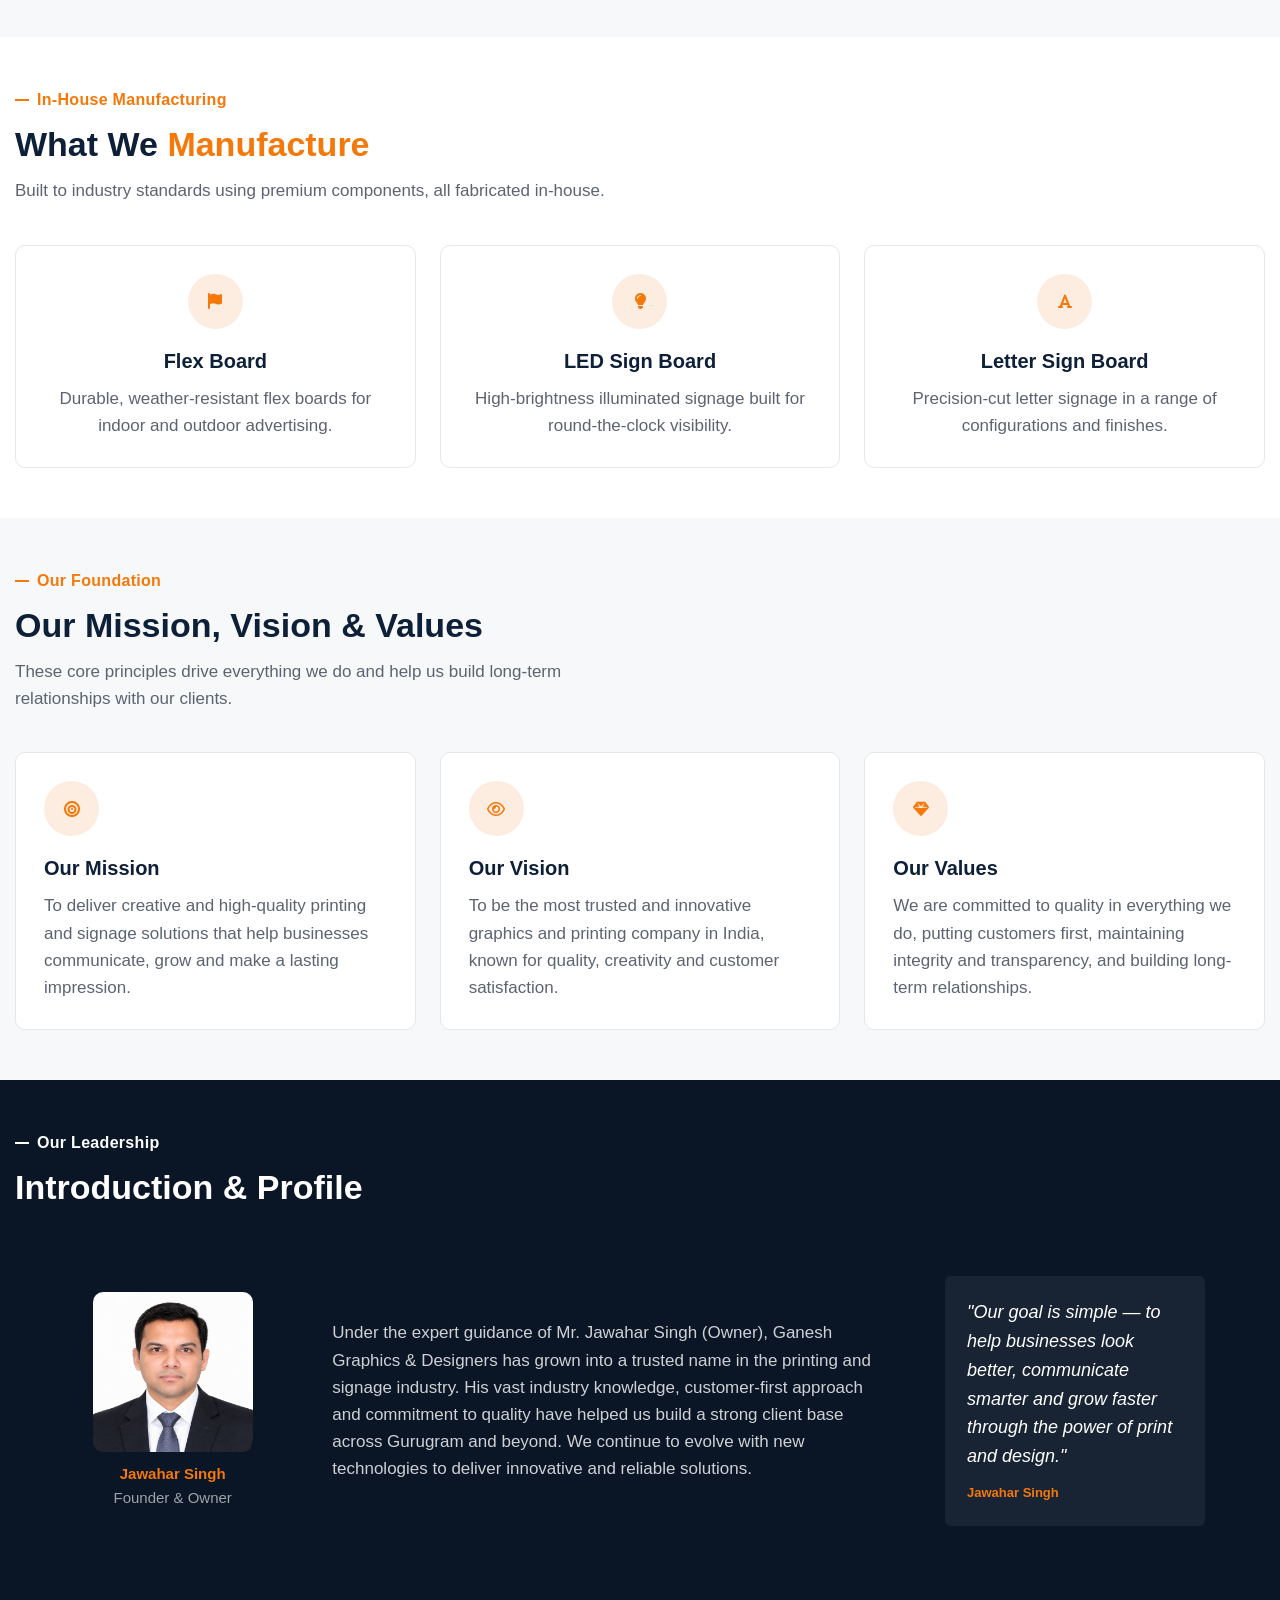
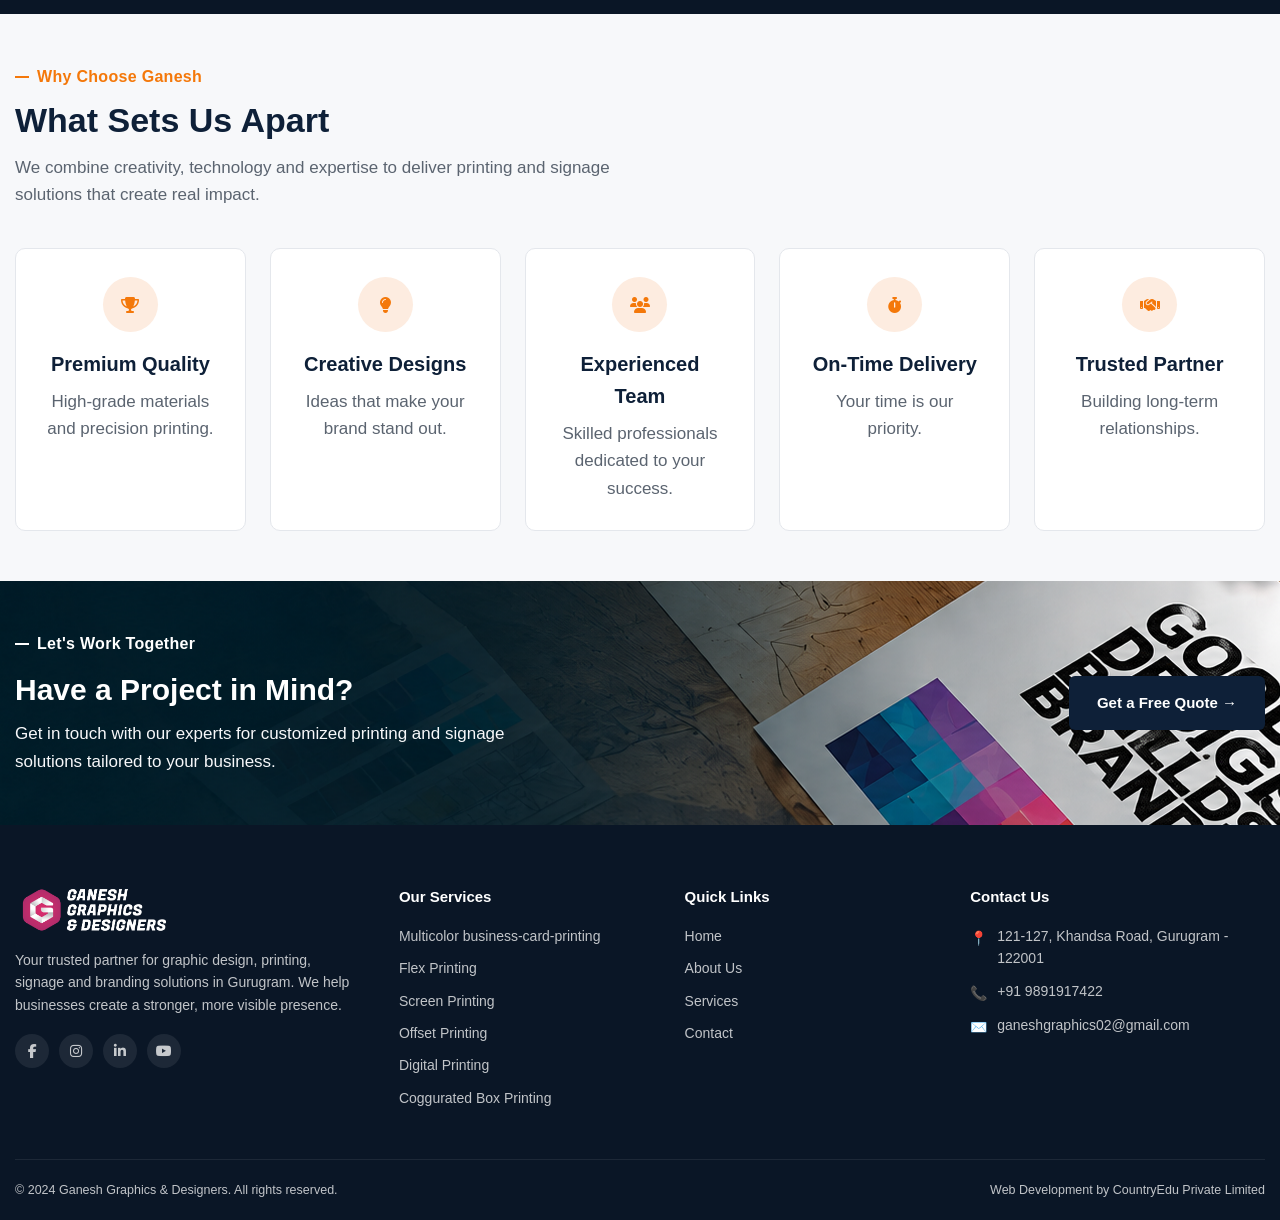
==== commit 315cbefe: "about page image changes" ====
--- a/about.html
+++ b/about.html
@@ -107,7 +107,7 @@
 
 <!-- ========== ORIGIN STORY ========== -->
 <section class="section section--off-white">
-  <div class="container split split--reverse">
+  <div class="container split-about split--reverse">
     <div class="split__media">
       <img src="./assets/images/about-origin.png" alt="Ganesh Graphics hand-crafted sign shop origins">
     </div>
